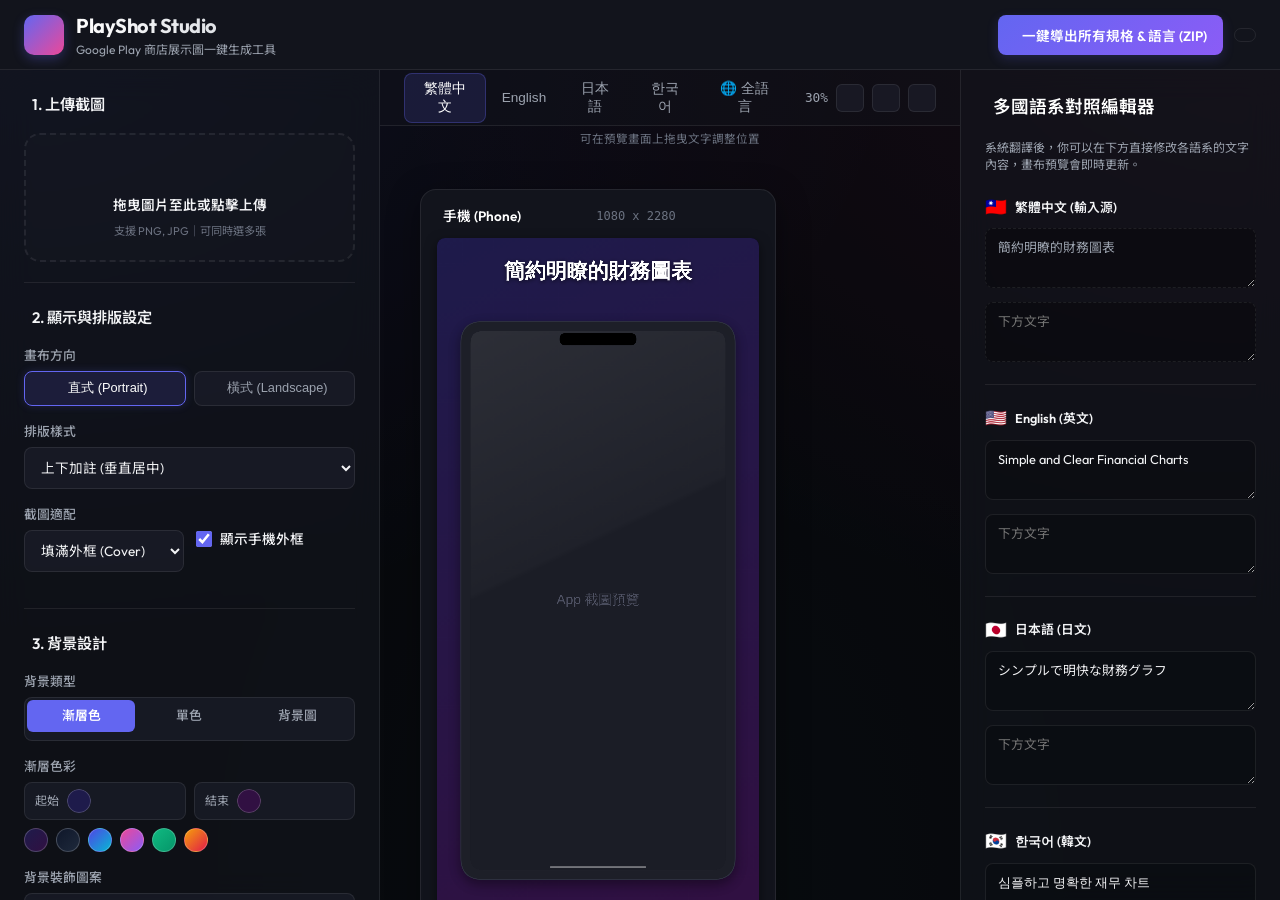
==== index.html @ 4a4a54e2 "feat: 全語言同顯模式 + 背景圖案升級 v1.4 - 新增「🌐 全語言」tab，四語言帶旗幟疊排於單張畫布 - ZIP 匯出新增 ALL/ 資料夾（全語言合圖） - 移除 4 個不明顯背景裝飾（" ====
<!DOCTYPE html>
<html lang="zh-TW">
<head>
  <meta charset="UTF-8">
  <meta name="viewport" content="width=device-width, initial-scale=1.0">
  <title>PlayShot Studio - Google Play 商店展示圖產生器</title>
  <!-- Google Fonts -->
  <link rel="preconnect" href="https://fonts.googleapis.com">
  <link rel="preconnect" href="https://fonts.gstatic.com" crossorigin>
  <link href="https://fonts.googleapis.com/css2?family=Inter:wght@300;400;500;600;700&family=Noto+Sans+JP:wght@300;400;500;700&family=Noto+Sans+KR:wght@300;400;500;700&family=Noto+Sans+TC:wght@300;400;500;700&family=Outfit:wght@300;400;500;600;700&display=swap" rel="stylesheet">
  <!-- Lucide Icons -->
  <script src="https://unpkg.com/lucide@latest"></script>
  <!-- JSZip for batch download -->
  <script src="https://cdnjs.cloudflare.com/ajax/libs/jszip/3.10.1/jszip.min.js"></script>
  <!-- CSS Stylesheet -->
  <link rel="stylesheet" href="styles.css?v=6">
</head>
<body>
  <div class="app-container">
    <!-- Header -->
    <header class="app-header">
      <div class="logo-area">
        <div class="logo-icon"><i data-lucide="smartphone"></i></div>
        <div>
          <h1>PlayShot Studio</h1>
          <p>Google Play 商店展示圖一鍵生成工具</p>
        </div>
      </div>
      <div class="header-actions">
        <button id="btn-export-all" class="btn btn-primary">
          <i data-lucide="download-cloud"></i> 一鍵導出所有規格 & 語言 (ZIP)
        </button>
        <button id="btn-reset" class="btn btn-ghost" title="重設所有設定">
          <i data-lucide="rotate-ccw"></i>
        </button>
      </div>
    </header>

    <div class="main-layout">
      <!-- Left Control Panel -->
      <aside class="control-panel scrollable">
        <section class="section">
          <h2 class="section-title"><i data-lucide="image"></i> 1. 上傳截圖</h2>
          <div class="upload-zone" id="upload-zone">
            <input type="file" id="file-input" accept="image/*" multiple style="display: none;">
            <div class="upload-prompt" id="upload-prompt-empty">
              <i data-lucide="upload-cloud" class="upload-icon"></i>
              <p class="primary-text">拖曳圖片至此或點擊上傳</p>
              <p class="secondary-text">支援 PNG, JPG｜可同時選多張</p>
            </div>
            <div class="upload-prompt upload-prompt-add" id="upload-prompt-add" style="display: none;">
              <i data-lucide="plus-circle" class="upload-icon" style="width: 22px; height: 22px;"></i>
              <p class="secondary-text">拖曳或點擊新增截圖</p>
            </div>
          </div>
          <!-- 截圖縮圖條 -->
          <div class="screenshot-strip" id="screenshot-strip" style="display: none;">
            <div class="strip-header">
              <span id="screenshot-counter" class="strip-counter">1 / 1</span>
              <div class="strip-nav">
                <button id="btn-prev-shot" class="nav-btn" title="上一張"><i data-lucide="chevron-left"></i></button>
                <button id="btn-next-shot" class="nav-btn" title="下一張"><i data-lucide="chevron-right"></i></button>
                <button id="btn-add-shot"  class="nav-btn" title="新增截圖"><i data-lucide="plus"></i></button>
                <button id="btn-remove-shot" class="nav-btn danger" title="移除此截圖"><i data-lucide="trash-2"></i></button>
              </div>
            </div>
            <div class="strip-thumbnails" id="strip-thumbnails"></div>
          </div>
        </section>

        <section class="section">
          <h2 class="section-title"><i data-lucide="settings"></i> 2. 顯示與排版設定</h2>
          
          <div class="control-group">
            <label>畫布方向</label>
            <div class="toggle-buttons">
              <button class="toggle-btn active" data-orientation="portrait">
                <i data-lucide="smartphone"></i> 直式 (Portrait)
              </button>
              <button class="toggle-btn" data-orientation="landscape">
                <i data-lucide="smartphone" style="transform: rotate(90deg);"></i> 橫式 (Landscape)
              </button>
            </div>
          </div>

          <div class="control-group">
            <label>排版樣式</label>
            <select id="select-layout-mode">
              <option value="vertical" selected>上下加註 (垂直居中)</option>
              <option value="left">左側加註 (Mockup 居右)</option>
              <option value="right">右側加註 (Mockup 居左)</option>
            </select>
          </div>

          <div class="control-row">
            <div class="control-group half">
              <label for="select-fit-mode">截圖適配</label>
              <select id="select-fit-mode">
                <option value="contain">完整包含 (Contain)</option>
                <option value="cover" selected>填滿外框 (Cover)</option>
                <option value="stretch">拉伸填滿 (Stretch)</option>
              </select>
            </div>
            <div class="control-group half">
              <label for="toggle-device-frame" class="checkbox-label">
                <input type="checkbox" id="toggle-device-frame" checked>
                顯示手機外框
              </label>
            </div>
          </div>
        </section>

        <section class="section">
          <h2 class="section-title"><i data-lucide="palette"></i> 3. 背景設計</h2>
          <div class="control-group">
            <label>背景類型</label>
            <div class="radio-tabs">
              <label class="radio-tab active">
                <input type="radio" name="bg-type" value="gradient" checked>
                漸層色
              </label>
              <label class="radio-tab">
                <input type="radio" name="bg-type" value="solid">
                單色
              </label>
              <label class="radio-tab">
                <input type="radio" name="bg-type" value="image">
                背景圖
              </label>
            </div>
          </div>

          <!-- Solid Color Controls -->
          <div class="control-group bg-control" id="bg-solid-control" style="display: none;">
            <label for="color-bg">背景顏色</label>
            <div class="color-picker-wrapper">
              <input type="color" id="color-bg" value="#3b82f6">
              <input type="text" id="color-bg-hex" value="#3b82f6" class="hex-input">
            </div>
          </div>

          <!-- Gradient Controls -->
          <div class="control-group bg-control" id="bg-gradient-control">
            <label>漸層色彩</label>
            <div class="color-picker-row">
              <div class="color-picker-wrapper">
                <span>起始</span>
                <input type="color" id="color-grad-start" value="#1e1b4b">
              </div>
              <div class="color-picker-wrapper">
                <span>結束</span>
                <input type="color" id="color-grad-end" value="#311042">
              </div>
            </div>
            <div class="gradient-presets">
              <button class="preset-btn" style="background: linear-gradient(135deg, #1e1b4b, #311042);" data-start="#1e1b4b" data-end="#311042" title="Midnight Velvet"></button>
              <button class="preset-btn" style="background: linear-gradient(135deg, #0f172a, #1e293b);" data-start="#0f172a" data-end="#1e293b" title="Slate Shadow"></button>
              <button class="preset-btn" style="background: linear-gradient(135deg, #4f46e5, #06b6d4);" data-start="#4f46e5" data-end="#06b6d4" title="Ocean Breeze"></button>
              <button class="preset-btn" style="background: linear-gradient(135deg, #ec4899, #8b5cf6);" data-start="#ec4899" data-end="#8b5cf6" title="Sunset Neon"></button>
              <button class="preset-btn" style="background: linear-gradient(135deg, #10b981, #059669);" data-start="#10b981" data-end="#059669" title="Forest Fresh"></button>
              <button class="preset-btn" style="background: linear-gradient(135deg, #f59e0b, #e11d48);" data-start="#f59e0b" data-end="#e11d48" title="Fire Glow"></button>
            </div>
          </div>

          <!-- Background Image Controls -->
          <div class="control-group bg-control" id="bg-image-control" style="display: none;">
            <label>自訂背景圖片</label>
            <div class="upload-zone" id="bg-image-upload-zone" style="min-height: 80px; padding: 12px; border-radius: 8px;">
              <input type="file" id="bg-image-input" accept="image/*" style="display: none;">
              <div class="upload-prompt" id="bg-image-prompt">
                <i data-lucide="image" class="upload-icon" style="width: 24px; height: 24px; margin-bottom: 4px;"></i>
                <p class="primary-text" style="font-size: 0.8rem;">點擊上傳背景圖</p>
              </div>
              <div class="upload-preview" id="bg-image-preview" style="display: none; border-radius: 8px;">
                <img id="bg-image-thumbnail" src="" alt="Bg Thumbnail" style="object-fit: cover; width: 100%; height: 100%;">
                <button class="btn-remove-img" id="btn-remove-bg-image" title="移除背景圖" style="width: 24px; height: 24px; top: 4px; right: 4px;"><i data-lucide="x" style="width: 12px; height: 12px;"></i></button>
              </div>
            </div>
            <!-- 暗色遮罩（改善文字可讀性） -->
            <div class="control-group" style="margin-top: 10px;">
              <label for="range-bg-overlay">暗色遮罩濃度 <span id="bg-overlay-val" style="color: var(--text-primary); font-weight: 600;">0%</span></label>
              <input type="range" id="range-bg-overlay" min="0" max="80" value="0" step="5">
            </div>
          </div>

          <!-- Background Pattern Controls -->
          <div class="control-group" style="margin-top: 12px;">
            <label for="select-bg-pattern">背景裝飾圖案</label>
            <select id="select-bg-pattern">
              <option value="none" selected>無裝飾 (None)</option>
              <option value="mesh">霓虹光暈 (Mesh Blobs)</option>
              <option value="aurora">北極光暈 (Aurora)</option>
              <option value="bokeh">散景光球 (Bokeh)</option>
              <option value="grid">科技網格 (Cyber Grid)</option>
              <option value="diamond">菱形格紋 (Diamond Grid)</option>
              <option value="dots">科技點矩陣 (Dotted Matrix)</option>
              <option value="network">星座幾何網格 (Constellation)</option>
              <option value="glow">霓虹背光源 (Backing Glow)</option>
            </select>
          </div>
        </section>

        <section class="section">
          <h2 class="section-title"><i data-lucide="type"></i> 4. 上方文字設定</h2>
          <div class="control-group">
            <label for="text-caption-top">中文標題 (上方)</label>
            <textarea id="text-caption-top" placeholder="請輸入上方標題，例如：簡約明瞭的財務圖表">簡約明瞭的財務圖表</textarea>
          </div>

          <div class="control-row">
            <div class="control-group half">
              <label for="select-font-top">字型 (上方) <span class="font-note">中日韓自動套用 Noto</span></label>
              <select id="select-font-top">
                <option value="Noto Sans TC">Noto Sans 繁中</option>
                <option value="Inter">Inter (Sans)</option>
                <option value="Outfit" selected>Outfit (Modern)</option>
              </select>
            </div>
            <div class="control-group half">
              <label for="color-text-top">顏色 (上方)</label>
              <input type="color" id="color-text-top" value="#ffffff">
            </div>
          </div>

          <div class="control-row">
            <div class="control-group third">
              <label for="input-font-size-top">字級 (px)</label>
              <input type="number" id="input-font-size-top" value="70" min="20" max="150">
            </div>
            <div class="control-group third">
              <label for="input-line-height-top">行高 (em)</label>
              <input type="number" id="input-line-height-top" value="1.3" step="0.1" min="0.8" max="2.0">
            </div>
            <div class="control-group third">
              <label for="input-margin-top">邊距 (px)</label>
              <input type="number" id="input-margin-top" value="80" min="10" max="250">
            </div>
          </div>

          <div class="control-group">
            <label class="checkbox-label" style="margin-top: 12px;">
              <input type="checkbox" id="toggle-shadow-top" checked>
              開啟上方文字陰影
            </label>
          </div>
        </section>

        <section class="section">
          <h2 class="section-title"><i data-lucide="type"></i> 5. 下方文字設定</h2>
          <div class="control-group">
            <label for="text-caption-bottom">中文標題 (下方)</label>
            <textarea id="text-caption-bottom" placeholder="請輸入下方輔助說明，例如：一秒生成專屬分析報告"></textarea>
          </div>

          <div class="control-row">
            <div class="control-group half">
              <label for="select-font-bottom">字型 (下方) <span class="font-note">中日韓自動套用 Noto</span></label>
              <select id="select-font-bottom">
                <option value="Noto Sans TC">Noto Sans 繁中</option>
                <option value="Inter">Inter (Sans)</option>
                <option value="Outfit" selected>Outfit (Modern)</option>
              </select>
            </div>
            <div class="control-group half">
              <label for="color-text-bottom">顏色 (下方)</label>
              <input type="color" id="color-text-bottom" value="#a5b4fc">
            </div>
          </div>

          <div class="control-row">
            <div class="control-group third">
              <label for="input-font-size-bottom">字級 (px)</label>
              <input type="number" id="input-font-size-bottom" value="45" min="20" max="150">
            </div>
            <div class="control-group third">
              <label for="input-line-height-bottom">行高 (em)</label>
              <input type="number" id="input-line-height-bottom" value="1.3" step="0.1" min="0.8" max="2.0">
            </div>
            <div class="control-group third">
              <label for="input-margin-bottom">邊距 (px)</label>
              <input type="number" id="input-margin-bottom" value="80" min="10" max="250">
            </div>
          </div>

          <div class="control-group">
            <label class="checkbox-label" style="margin-top: 12px;">
              <input type="checkbox" id="toggle-shadow-bottom" checked>
              開啟下方文字陰影
            </label>
          </div>
        </section>

        <section class="section">
          <button id="btn-translate" class="btn btn-secondary btn-full">
            <i data-lucide="languages"></i> 一鍵自動翻譯上下文字
          </button>
        </section>
      </aside>

      <!-- Center Work Area / Preview Grid -->
      <main class="preview-area">
        <!-- Preview Filter Bar -->
        <div class="preview-toolbar">
          <div class="language-selector" id="language-preview-tabs">
            <button class="lang-tab active" data-lang="zh">繁體中文</button>
            <button class="lang-tab" data-lang="en">English</button>
            <button class="lang-tab" data-lang="ja">日本語</button>
            <button class="lang-tab" data-lang="ko">한국어</button>
            <button class="lang-tab" data-lang="all">🌐 全語言</button>
          </div>
          <div class="zoom-controls">
            <span class="zoom-val" id="zoom-value">30%</span>
            <button class="zoom-btn" id="btn-zoom-out" title="縮小"><i data-lucide="minus"></i></button>
            <button class="zoom-btn" id="btn-zoom-in" title="放大"><i data-lucide="plus"></i></button>
            <button class="zoom-btn" id="btn-zoom-reset" title="適配螢幕"><i data-lucide="maximize-2"></i></button>
          </div>
        </div>

        <!-- 拖曳提示 -->
        <p class="drag-hint"><i data-lucide="move-vertical" style="width:12px;height:12px;vertical-align:middle;"></i> 可在預覽畫面上拖曳文字調整位置</p>
        <!-- Rendered Previews Container -->
        <div class="canvas-grid" id="canvas-grid">
          <!-- Phone Card -->
          <div class="preview-card" data-device="phone">
            <div class="card-header">
              <span class="device-name"><i data-lucide="smartphone"></i> 手機 (Phone)</span>
              <span class="device-resolution" id="res-phone">1080 x 2280</span>
              <button class="btn-export-single" data-device="phone" title="下載單張圖片"><i data-lucide="download"></i></button>
            </div>
            <div class="canvas-wrapper">
              <canvas id="canvas-phone"></canvas>
            </div>
          </div>

          <!-- 7-inch Tablet Card -->
          <div class="preview-card" data-device="tablet7">
            <div class="card-header">
              <span class="device-name"><i data-lucide="tablet"></i> 7 吋平板 (7" Tablet)</span>
              <span class="device-resolution" id="res-tablet7">1200 x 1920</span>
              <button class="btn-export-single" data-device="tablet7" title="下載單張圖片"><i data-lucide="download"></i></button>
            </div>
            <div class="canvas-wrapper">
              <canvas id="canvas-tablet7"></canvas>
            </div>
          </div>

          <!-- 10-inch Tablet Card -->
          <div class="preview-card" data-device="tablet10">
            <div class="card-header">
              <span class="device-name"><i data-lucide="monitor"></i> 10 吋平板 (10" Tablet)</span>
              <span class="device-resolution" id="res-tablet10">1600 x 2560</span>
              <button class="btn-export-single" data-device="tablet10" title="下載單張圖片"><i data-lucide="download"></i></button>
            </div>
            <div class="canvas-wrapper">
              <canvas id="canvas-tablet10"></canvas>
            </div>
          </div>
        </div>
      </main>

      <!-- Right Translation Panel -->
      <aside class="translation-panel scrollable">
        <h2 class="panel-title"><i data-lucide="languages"></i> 多國語系對照編輯器</h2>
        <p class="panel-subtitle">系統翻譯後，你可以在下方直接修改各語系的文字內容，畫布預覽會即時更新。</p>

        <div class="trans-group" data-lang="zh">
          <div class="trans-lang-label">
            <span class="flag">🇹🇼</span> 繁體中文 (輸入源)
          </div>
          <textarea id="trans-zh-top" class="trans-input" readonly placeholder="上方文字">簡約明瞭的財務圖表</textarea>
          <textarea id="trans-zh-bottom" class="trans-input mt-2" readonly placeholder="下方文字"></textarea>
        </div>

        <div class="trans-group" data-lang="en">
          <div class="trans-lang-label">
            <span class="flag">🇺🇸</span> English (英文)
            <span class="loader" id="loader-en" style="display:none;"><i class="spinner"></i> 翻譯中...</span>
          </div>
          <textarea id="trans-en-top" class="trans-input" placeholder="上方文字">Simple and Clear Financial Charts</textarea>
          <textarea id="trans-en-bottom" class="trans-input mt-2" placeholder="下方文字"></textarea>
        </div>

        <div class="trans-group" data-lang="ja">
          <div class="trans-lang-label">
            <span class="flag">🇯🇵</span> 日本語 (日文)
            <span class="loader" id="loader-ja" style="display:none;"><i class="spinner"></i> 翻譯中...</span>
          </div>
          <textarea id="trans-ja-top" class="trans-input" placeholder="上方文字">シンプルで明快な財務グラフ</textarea>
          <textarea id="trans-ja-bottom" class="trans-input mt-2" placeholder="下方文字"></textarea>
        </div>

        <div class="trans-group" data-lang="ko">
          <div class="trans-lang-label">
            <span class="flag">🇰🇷</span> 한국어 (韓文)
            <span class="loader" id="loader-ko" style="display:none;"><i class="spinner"></i> 翻譯中...</span>
          </div>
          <textarea id="trans-ko-top" class="trans-input" placeholder="上方文字">심플하고 명확한 재무 차트</textarea>
          <textarea id="trans-ko-bottom" class="trans-input mt-2" placeholder="下方文字"></textarea>
        </div>
      </aside>
    </div>
  </div>

  <!-- Notification Toast -->
  <div class="toast" id="toast">
    <i data-lucide="info" id="toast-icon"></i>
    <span id="toast-message">提示訊息</span>
  </div>

  <script src="app.js?v=6"></script>
</body>
</html>
---- styles.css ----
/* PlayShot Studio Stylesheet */

:root {
  /* Colors */
  --bg-app: #08090d;
  --bg-panel: rgba(18, 20, 28, 0.7);
  --bg-panel-solid: #12141c;
  --bg-control: rgba(30, 32, 45, 0.6);
  --border-color: rgba(255, 255, 255, 0.08);
  --border-color-active: rgba(99, 102, 241, 0.4);
  
  --primary: #6366f1;
  --primary-hover: #4f46e5;
  --primary-light: rgba(99, 102, 241, 0.15);
  
  --secondary: #10b981;
  --secondary-hover: #059669;
  
  --danger: #ef4444;
  --danger-hover: #dc2626;
  
  --text-primary: #f3f4f6;
  --text-secondary: #9ca3af;
  --text-muted: #6b7280;
  
  --glass-shadow: 0 8px 32px 0 rgba(0, 0, 0, 0.37);
  --panel-radius: 16px;
  --control-radius: 8px;
  
  --font-sans: 'Outfit', 'Inter', 'Noto Sans TC', sans-serif;
  
  /* Preview scale factor */
  --zoom-factor: 0.3;
}

* {
  box-sizing: border-box;
  margin: 0;
  padding: 0;
}

body {
  font-family: var(--font-sans);
  background-color: var(--bg-app);
  color: var(--text-primary);
  height: 100vh;
  overflow: hidden;
  line-height: 1.5;
  background-image: 
    radial-gradient(at 0% 0%, rgba(99, 102, 241, 0.15) 0px, transparent 50%),
    radial-gradient(at 100% 0%, rgba(236, 72, 153, 0.1) 0px, transparent 50%),
    radial-gradient(at 50% 100%, rgba(16, 185, 129, 0.05) 0px, transparent 50%);
}

/* App Container */
.app-container {
  display: flex;
  flex-direction: column;
  height: 100vh;
}

/* Header */
.app-header {
  height: 70px;
  background-color: var(--bg-panel-solid);
  border-bottom: 1px solid var(--border-color);
  display: flex;
  justify-content: space-between;
  align-items: center;
  padding: 0 24px;
  z-index: 100;
}

.logo-area {
  display: flex;
  align-items: center;
  gap: 12px;
}

.logo-icon {
  background: linear-gradient(135deg, var(--primary), #ec4899);
  color: #fff;
  width: 40px;
  height: 40px;
  border-radius: 10px;
  display: flex;
  align-items: center;
  justify-content: center;
  box-shadow: 0 4px 12px rgba(99, 102, 241, 0.3);
}

.logo-area h1 {
  font-size: 1.25rem;
  font-weight: 700;
  letter-spacing: -0.025em;
  background: linear-gradient(to right, #ffffff, #d1d5db);
  -webkit-background-clip: text;
  -webkit-text-fill-color: transparent;
}

.logo-area p {
  font-size: 0.75rem;
  color: var(--text-secondary);
}

/* Layout */
.main-layout {
  display: flex;
  flex: 1;
  overflow: hidden;
  height: calc(100vh - 70px);
}

/* Sidebar General */
.scrollable {
  overflow-y: auto;
  scrollbar-width: thin;
  scrollbar-color: rgba(255, 255, 255, 0.1) transparent;
}

.scrollable::-webkit-scrollbar {
  width: 6px;
}

.scrollable::-webkit-scrollbar-thumb {
  background-color: rgba(255, 255, 255, 0.1);
  border-radius: 3px;
}

/* Control Panel (Left Sidebar) */
.control-panel {
  width: 380px;
  background-color: var(--bg-panel);
  backdrop-filter: blur(16px);
  border-right: 1px solid var(--border-color);
  padding: 24px;
  display: flex;
  flex-direction: column;
  gap: 24px;
}

/* Translation Panel (Right Sidebar) */
.translation-panel {
  width: 320px;
  background-color: var(--bg-panel);
  backdrop-filter: blur(16px);
  border-left: 1px solid var(--border-color);
  padding: 24px;
  display: flex;
  flex-direction: column;
  gap: 20px;
}

.panel-title {
  font-size: 1.1rem;
  font-weight: 600;
  display: flex;
  align-items: center;
  gap: 8px;
  color: #fff;
}

.panel-subtitle {
  font-size: 0.75rem;
  color: var(--text-secondary);
  line-height: 1.4;
}

/* Central Preview Area */
.preview-area {
  flex: 1;
  display: flex;
  flex-direction: column;
  background-color: rgba(5, 6, 10, 0.4);
  overflow: hidden;
}

.preview-toolbar {
  height: 56px;
  background-color: rgba(18, 20, 28, 0.4);
  border-bottom: 1px solid var(--border-color);
  display: flex;
  justify-content: space-between;
  align-items: center;
  padding: 0 24px;
}

/* Sections in Controls */
.section {
  border-bottom: 1px solid var(--border-color);
  padding-bottom: 20px;
}

.section:last-child {
  border-bottom: none;
  padding-bottom: 0;
}

.section-title {
  font-size: 0.95rem;
  font-weight: 600;
  margin-bottom: 16px;
  display: flex;
  align-items: center;
  gap: 8px;
  color: var(--text-primary);
}

.section-title svg {
  width: 16px;
  height: 16px;
  color: var(--primary);
}

/* Controls UI Components */
.control-group {
  margin-bottom: 16px;
}

.control-group:last-child {
  margin-bottom: 0;
}

.control-group label {
  display: block;
  font-size: 0.8rem;
  color: var(--text-secondary);
  margin-bottom: 6px;
  font-weight: 500;
}

.control-row {
  display: flex;
  gap: 12px;
  margin-bottom: 16px;
}

.control-group.half {
  flex: 1;
  margin-bottom: 0;
}

.control-group.third {
  width: calc(33.33% - 8px);
  margin-bottom: 0;
}

/* Inputs */
input[type="text"],
input[type="number"],
select,
textarea {
  width: 100%;
  background-color: var(--bg-control);
  border: 1px solid var(--border-color);
  border-radius: var(--control-radius);
  color: var(--text-primary);
  padding: 10px 12px;
  font-family: inherit;
  font-size: 0.85rem;
  transition: all 0.2s ease;
}

input[type="text"]:focus,
input[type="number"]:focus,
select:focus,
textarea:focus {
  outline: none;
  border-color: var(--primary);
  box-shadow: 0 0 0 3px rgba(99, 102, 241, 0.2);
}

textarea {
  resize: vertical;
  min-height: 70px;
  line-height: 1.4;
}

/* Checkbox */
.checkbox-label {
  display: flex !important;
  align-items: center;
  gap: 8px;
  cursor: pointer;
  user-select: none;
  font-size: 0.85rem !important;
  color: var(--text-primary) !important;
  margin-top: 24px;
}

.checkbox-label input[type="checkbox"] {
  width: 16px;
  height: 16px;
  accent-color: var(--primary);
  cursor: pointer;
}

/* Buttons */
.btn {
  display: inline-flex;
  align-items: center;
  justify-content: center;
  gap: 8px;
  padding: 10px 16px;
  font-size: 0.85rem;
  font-weight: 600;
  border-radius: var(--control-radius);
  border: none;
  cursor: pointer;
  transition: all 0.2s ease;
  font-family: inherit;
}

.btn-primary {
  background: linear-gradient(135deg, var(--primary), #8b5cf6);
  color: #fff;
  box-shadow: 0 4px 12px rgba(99, 102, 241, 0.2);
}

.btn-primary:hover {
  background: linear-gradient(135deg, var(--primary-hover), #7c3aed);
  box-shadow: 0 4px 16px rgba(99, 102, 241, 0.35);
  transform: translateY(-1px);
}

.btn-secondary {
  background-color: var(--bg-control);
  color: var(--text-primary);
  border: 1px solid var(--border-color);
}

.btn-secondary:hover {
  background-color: rgba(255, 255, 255, 0.1);
  border-color: rgba(255, 255, 255, 0.2);
}

.btn-full {
  width: 100%;
}

.mt-2 {
  margin-top: 8px;
}

/* Upload Zone */
.upload-zone {
  border: 2px dashed var(--border-color);
  border-radius: var(--panel-radius);
  padding: 20px;
  text-align: center;
  cursor: pointer;
  transition: all 0.2s ease;
  background-color: rgba(255, 255, 255, 0.01);
  position: relative;
  min-height: 120px;
  display: flex;
  align-items: center;
  justify-content: center;
}

.upload-zone:hover {
  border-color: var(--primary);
  background-color: var(--primary-light);
}

.upload-prompt {
  display: flex;
  flex-direction: column;
  align-items: center;
  gap: 8px;
}

.upload-icon {
  width: 32px;
  height: 32px;
  color: var(--text-muted);
}

.upload-zone:hover .upload-icon {
  color: var(--primary);
  transform: translateY(-2px);
  transition: transform 0.2s ease;
}

.upload-prompt .primary-text {
  font-size: 0.85rem;
  font-weight: 600;
  color: var(--text-primary);
}

.upload-prompt .secondary-text {
  font-size: 0.7rem;
  color: var(--text-muted);
}

/* Upload Preview */
.upload-preview {
  position: absolute;
  top: 0;
  left: 0;
  width: 100%;
  height: 100%;
  border-radius: var(--panel-radius);
  overflow: hidden;
  background-color: #000;
}

.upload-preview img {
  width: 100%;
  height: 100%;
  object-fit: contain;
}

.btn-remove-img {
  position: absolute;
  top: 8px;
  right: 8px;
  background-color: rgba(239, 68, 68, 0.85);
  color: #fff;
  border: none;
  border-radius: 50%;
  width: 28px;
  height: 28px;
  display: flex;
  align-items: center;
  justify-content: center;
  cursor: pointer;
  transition: all 0.2s ease;
}

.btn-remove-img:hover {
  background-color: var(--danger);
  transform: scale(1.1);
}

.btn-remove-img svg {
  width: 14px;
  height: 14px;
}

/* Toggle Buttons */
.toggle-buttons {
  display: flex;
  gap: 8px;
}

.toggle-btn {
  flex: 1;
  background-color: var(--bg-control);
  border: 1px solid var(--border-color);
  color: var(--text-secondary);
  padding: 8px 12px;
  border-radius: var(--control-radius);
  font-size: 0.8rem;
  font-weight: 500;
  cursor: pointer;
  display: flex;
  align-items: center;
  justify-content: center;
  gap: 6px;
  transition: all 0.2s;
}

.toggle-btn svg {
  width: 14px;
  height: 14px;
}

.toggle-btn:hover {
  color: var(--text-primary);
  background-color: rgba(255, 255, 255, 0.05);
}

.toggle-btn.active {
  background-color: var(--primary-light);
  border-color: var(--primary);
  color: #fff;
  box-shadow: 0 0 8px rgba(99, 102, 241, 0.2);
}

/* Radio Tabs */
.radio-tabs {
  display: flex;
  background-color: var(--bg-control);
  border: 1px solid var(--border-color);
  padding: 2px;
  border-radius: var(--control-radius);
}

.radio-tab {
  flex: 1;
  text-align: center;
  padding: 6px 12px;
  font-size: 0.8rem;
  cursor: pointer;
  border-radius: calc(var(--control-radius) - 2px);
  color: var(--text-secondary);
  transition: all 0.2s ease;
  user-select: none;
  font-weight: 500;
}

.radio-tab input[type="radio"] {
  display: none;
}

.radio-tab:hover {
  color: var(--text-primary);
}

.radio-tab.active {
  background-color: var(--primary);
  color: #fff;
  font-weight: 600;
}

/* Color Picker Wrapper */
.color-picker-wrapper {
  display: flex;
  align-items: center;
  background-color: var(--bg-control);
  border: 1px solid var(--border-color);
  border-radius: var(--control-radius);
  padding: 6px 10px;
  gap: 8px;
}

.color-picker-wrapper span {
  font-size: 0.75rem;
  color: var(--text-secondary);
}

input[type="color"] {
  -webkit-appearance: none;
  border: none;
  width: 24px;
  height: 24px;
  border-radius: 50%;
  cursor: pointer;
  background: none;
}

input[type="color"]::-webkit-color-swatch-wrapper {
  padding: 0;
}

input[type="color"]::-webkit-color-swatch {
  border: 1px solid rgba(255,255,255,0.2);
  border-radius: 50%;
}

.hex-input {
  border: none !important;
  background: none !important;
  padding: 0 !important;
  width: 65px;
  font-family: monospace;
  font-size: 0.8rem;
}

.hex-input:focus {
  box-shadow: none !important;
}

.color-picker-row {
  display: flex;
  gap: 8px;
  margin-bottom: 8px;
}

.color-picker-row .color-picker-wrapper {
  flex: 1;
}

.gradient-presets {
  display: flex;
  gap: 8px;
  flex-wrap: wrap;
  margin-top: 8px;
}

.preset-btn {
  width: 24px;
  height: 24px;
  border-radius: 50%;
  border: 1px solid rgba(255, 255, 255, 0.2);
  cursor: pointer;
  transition: transform 0.2s;
}

.preset-btn:hover {
  transform: scale(1.2);
}

/* Range input style */
input[type="range"] {
  -webkit-appearance: none;
  width: 100%;
  height: 6px;
  background: var(--bg-control);
  border-radius: 3px;
  outline: none;
}

input[type="range"]::-webkit-slider-thumb {
  -webkit-appearance: none;
  appearance: none;
  width: 16px;
  height: 16px;
  border-radius: 50%;
  background: var(--primary);
  cursor: pointer;
  box-shadow: 0 0 4px rgba(0, 0, 0, 0.5);
  transition: background 0.15s;
}

input[type="range"]::-webkit-slider-thumb:hover {
  background: #8b5cf6;
}

/* Preview Toolbar components */
.language-selector {
  display: flex;
  gap: 4px;
}

.lang-tab {
  background: none;
  border: none;
  color: var(--text-secondary);
  padding: 6px 12px;
  font-size: 0.85rem;
  font-weight: 500;
  border-radius: var(--control-radius);
  cursor: pointer;
  transition: all 0.2s;
}

.lang-tab:hover {
  color: var(--text-primary);
  background-color: rgba(255, 255, 255, 0.04);
}

.lang-tab.active {
  color: #fff;
  background-color: var(--primary-light);
  border: 1px solid rgba(99, 102, 241, 0.3);
}

.zoom-controls {
  display: flex;
  align-items: center;
  gap: 8px;
}

.zoom-val {
  font-size: 0.8rem;
  color: var(--text-secondary);
  font-family: monospace;
  width: 40px;
  text-align: right;
}

.zoom-btn {
  background-color: var(--bg-control);
  border: 1px solid var(--border-color);
  color: var(--text-primary);
  width: 28px;
  height: 28px;
  border-radius: 6px;
  display: flex;
  align-items: center;
  justify-content: center;
  cursor: pointer;
  transition: all 0.2s;
}

.zoom-btn:hover {
  background-color: rgba(255, 255, 255, 0.1);
  border-color: rgba(255, 255, 255, 0.2);
}

.zoom-btn svg {
  width: 14px;
  height: 14px;
}

/* Canvas Grid Area */
.canvas-grid {
  flex: 1;
  overflow: auto;
  padding: 40px;
  display: flex;
  flex-direction: column;
  align-items: flex-start;
  justify-content: flex-start;
  gap: 48px;
}

.preview-card {
  background-color: var(--bg-panel-solid);
  border: 1px solid var(--border-color);
  border-radius: var(--panel-radius);
  padding: 16px;
  box-shadow: var(--glass-shadow);
  display: flex;
  flex-direction: column;
  gap: 12px;
  transition: width 0.1s ease-out;
}

/* Portrait (Default Widths) */
.preview-card[data-device="phone"] {
  width: calc(1080px * var(--zoom-factor) + 32px);
}
.preview-card[data-device="tablet7"] {
  width: calc(1200px * var(--zoom-factor) + 32px);
}
.preview-card[data-device="tablet10"] {
  width: calc(1600px * var(--zoom-factor) + 32px);
}

/* Landscape Widths */
.canvas-grid.landscape .preview-card[data-device="phone"] {
  width: calc(2280px * var(--zoom-factor) + 32px);
}
.canvas-grid.landscape .preview-card[data-device="tablet7"] {
  width: calc(1920px * var(--zoom-factor) + 32px);
}
.canvas-grid.landscape .preview-card[data-device="tablet10"] {
  width: calc(2560px * var(--zoom-factor) + 32px);
}

.card-header {
  display: flex;
  justify-content: space-between;
  align-items: center;
}

.device-name {
  font-size: 0.85rem;
  font-weight: 600;
  color: #fff;
  display: flex;
  align-items: center;
  gap: 6px;
}

.device-name svg {
  width: 14px;
  height: 14px;
  color: var(--primary);
}

.device-resolution {
  font-size: 0.75rem;
  color: var(--text-muted);
  font-family: monospace;
}

.btn-export-single {
  background: none;
  border: none;
  color: var(--text-secondary);
  cursor: pointer;
  padding: 4px;
  border-radius: 4px;
  display: flex;
  align-items: center;
  justify-content: center;
  transition: all 0.2s;
}

.btn-export-single:hover {
  color: var(--primary);
  background-color: rgba(255, 255, 255, 0.05);
}

.btn-export-single svg {
  width: 16px;
  height: 16px;
}

.canvas-wrapper {
  overflow: hidden;
  border-radius: 8px;
  background-color: #000;
  box-shadow: 0 4px 12px rgba(0,0,0,0.5);
  width: 100%;
}

canvas {
  display: block;
  width: 100%;
  height: auto;
}

/* Right Translation Panel components */
.trans-group {
  border-bottom: 1px solid var(--border-color);
  padding-bottom: 16px;
}

.trans-group:last-child {
  border-bottom: none;
  padding-bottom: 0;
}

.trans-lang-label {
  display: flex;
  align-items: center;
  gap: 8px;
  font-size: 0.8rem;
  font-weight: 600;
  color: var(--text-primary);
  margin-bottom: 8px;
}

.trans-lang-label .flag {
  font-size: 1.1rem;
}

.trans-input {
  background-color: rgba(0, 0, 0, 0.2);
  min-height: 60px;
  font-size: 0.8rem;
}

.trans-input[readonly] {
  color: var(--text-secondary);
  background-color: rgba(0, 0, 0, 0.3);
  border-style: dashed;
}

/* Loader */
.loader {
  display: inline-flex;
  align-items: center;
  gap: 4px;
  font-size: 0.7rem;
  color: var(--secondary);
  font-weight: normal;
  margin-left: auto;
}

.spinner {
  width: 10px;
  height: 10px;
  border: 2px solid rgba(16, 185, 129, 0.2);
  border-top-color: var(--secondary);
  border-radius: 50%;
  animation: spin 0.8s linear infinite;
}

@keyframes spin {
  to { transform: rotate(360deg); }
}

/* Toast Notification */
.toast {
  position: fixed;
  bottom: 24px;
  right: 24px;
  background-color: var(--bg-panel-solid);
  border: 1px solid var(--border-color-active);
  border-radius: 10px;
  padding: 12px 20px;
  display: flex;
  align-items: center;
  gap: 10px;
  box-shadow: 0 10px 25px rgba(0, 0, 0, 0.5);
  transform: translateY(100px);
  opacity: 0;
  transition: all 0.3s cubic-bezier(0.16, 1, 0.3, 1);
  z-index: 1000;
}

.toast.show {
  transform: translateY(0);
  opacity: 1;
}

.toast svg {
  width: 18px;
  height: 18px;
  color: var(--primary);
}

.toast.success svg {
  color: var(--secondary);
}

.toast.error svg {
  color: var(--danger);
}

.toast span {
  font-size: 0.85rem;
  color: var(--text-primary);
  font-weight: 500;
}

/* ── Screenshot Strip ── */
.screenshot-strip {
  margin-top: 12px;
}
.strip-header {
  display: flex;
  align-items: center;
  justify-content: space-between;
  margin-bottom: 10px;
}
.strip-counter {
  font-size: 0.78rem;
  color: var(--text-secondary);
  font-family: monospace;
}
.strip-nav {
  display: flex;
  gap: 4px;
}
.nav-btn {
  background: var(--bg-control);
  border: 1px solid var(--border-color);
  color: var(--text-secondary);
  width: 28px;
  height: 28px;
  border-radius: 6px;
  display: flex;
  align-items: center;
  justify-content: center;
  cursor: pointer;
  transition: all 0.2s;
}
.nav-btn svg { width: 14px; height: 14px; }
.nav-btn:hover:not(:disabled) {
  color: var(--text-primary);
  background: rgba(255,255,255,0.1);
  border-color: rgba(255,255,255,0.2);
}
.nav-btn:disabled { opacity: 0.3; cursor: not-allowed; }
.nav-btn.danger:hover:not(:disabled) {
  color: #fff;
  background: var(--danger);
  border-color: var(--danger);
}
.strip-thumbnails {
  display: flex;
  gap: 8px;
  flex-wrap: wrap;
}
.strip-thumb {
  position: relative;
  width: 54px;
  height: 54px;
  border-radius: 8px;
  overflow: hidden;
  border: 2px solid var(--border-color);
  cursor: pointer;
  transition: all 0.2s;
  background: #000;
  flex-shrink: 0;
}
.strip-thumb:hover { border-color: rgba(99,102,241,0.5); }
.strip-thumb.active {
  border-color: var(--primary);
  box-shadow: 0 0 0 2px rgba(99,102,241,0.3);
}
.strip-thumb img { width: 100%; height: 100%; object-fit: cover; }
.thumb-num {
  position: absolute;
  bottom: 2px;
  right: 4px;
  font-size: 0.65rem;
  color: #fff;
  text-shadow: 0 1px 3px rgba(0,0,0,0.9);
  font-weight: 700;
}
.upload-prompt-add {
  min-height: 56px !important;
}

/* ── Drag hint ── */
.drag-hint {
  font-size: 0.72rem;
  color: var(--text-muted);
  text-align: center;
  padding: 4px 0 0;
  margin: 0;
  display: block;
}
.drag-hint svg { color: var(--text-muted); }

/* ── Font note ── */
.font-note {
  font-size: 0.68rem;
  color: var(--text-muted);
  font-weight: normal;
}

/* ── Reset button ── */
.btn-ghost {
  background: none;
  border: 1px solid var(--border-color);
  color: var(--text-secondary);
  padding: 6px 10px;
  font-size: 0.8rem;
  margin-left: 8px;
}
.btn-ghost:hover {
  color: var(--text-primary);
  border-color: rgba(255,255,255,0.2);
  background: rgba(255,255,255,0.05);
}
.btn-ghost svg { width: 14px; height: 14px; }
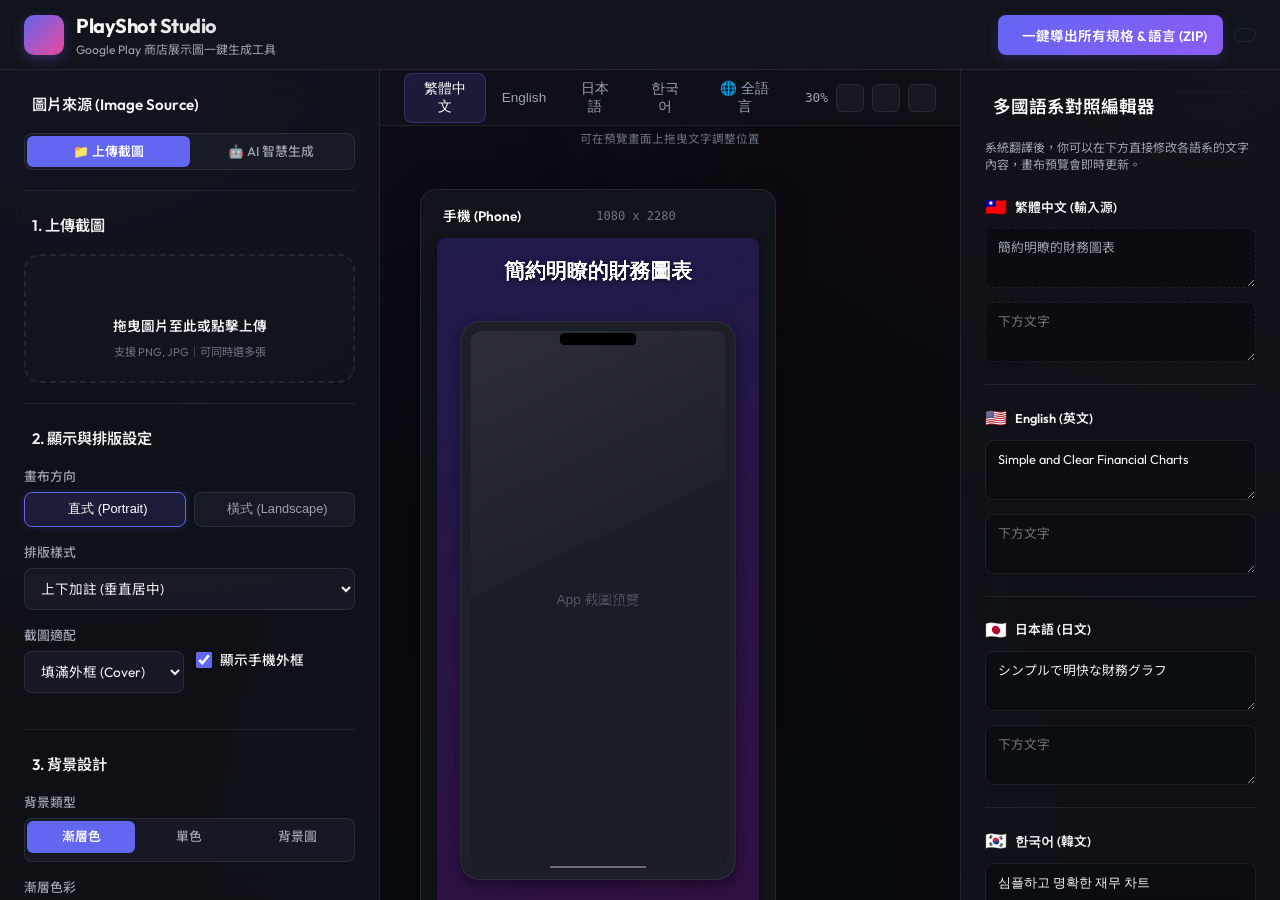
==== commit 30a6eeb4: "feat: 新增 Feature Graphic 畫布 + AI 圖片生成功能 v1.5 - 新增橫幅主視覺畫布（Feature Graphic 1024x500） - 新增 AI 圖片生成功能（Pr" ====
--- a/index.html
+++ b/index.html
@@ -40,6 +40,20 @@
       <!-- Left Control Panel -->
       <aside class="control-panel scrollable">
         <section class="section">
+          <h2 class="section-title"><i data-lucide="layers"></i> 圖片來源 (Image Source)</h2>
+          <div class="radio-tabs">
+            <label class="radio-tab active" id="tab-src-upload">
+              <input type="radio" name="image-source" value="upload" checked>
+              📁 上傳截圖
+            </label>
+            <label class="radio-tab" id="tab-src-ai">
+              <input type="radio" name="image-source" value="ai">
+              🤖 AI 智慧生成
+            </label>
+          </div>
+        </section>
+
+        <section class="section" id="sec-upload-screenshots">
           <h2 class="section-title"><i data-lucide="image"></i> 1. 上傳截圖</h2>
           <div class="upload-zone" id="upload-zone">
             <input type="file" id="file-input" accept="image/*" multiple style="display: none;">
@@ -66,6 +80,48 @@
             </div>
             <div class="strip-thumbnails" id="strip-thumbnails"></div>
           </div>
+        </section>
+
+        <section class="section" id="sec-ai-generator" style="display: none;">
+          <h2 class="section-title"><i data-lucide="sparkles"></i> 1. AI 智慧生成設定</h2>
+          
+          <div class="control-group">
+            <label for="ai-prompt">AI 圖片 Prompt 描述 (支援中文)</label>
+            <textarea id="ai-prompt" placeholder="例如：繽紛的個人記帳 App，現代簡約風格的儀表板與圓餅圖插畫..."></textarea>
+          </div>
+
+          <div class="control-row">
+            <div class="control-group half">
+              <label for="select-ai-style">藝術風格</label>
+              <select id="select-ai-style">
+                <option value="app mockup, modern UI, clean design, 3d render" selected>現代應用 (UI 3D)</option>
+                <option value="minimalist flat vector illustration, app interface mockup">極簡扁平插畫</option>
+                <option value="game art, digital illustration, vibrant colorful">遊戲美術插畫</option>
+                <option value="cyberpunk neon, glowing tech interface, 3d design">科幻霓虹</option>
+                <option value="retro pixel art style, game screenshot">復古像素</option>
+                <option value="photorealistic realistic high quality professional camera shot">寫實攝影</option>
+                <option value="none">無風格預設 (自由發揮)</option>
+              </select>
+            </div>
+            <div class="control-group half">
+              <label for="ai-seed">Seed 數值</label>
+              <div class="control-row" style="margin-bottom: 0; gap: 8px; align-items: center;">
+                <input type="number" id="ai-seed" value="42" style="padding: 8px; text-align: center;">
+                <button id="btn-rand-seed" class="btn btn-secondary" type="button" style="padding: 8px; width: 36px; height: 36px; flex-shrink: 0;" title="隨機產生 Seed"><i data-lucide="refresh-cw" style="width: 14px; height: 14px;"></i></button>
+              </div>
+            </div>
+          </div>
+
+          <div class="control-group">
+            <label class="checkbox-label" style="margin-top: 4px;">
+              <input type="checkbox" id="toggle-cohesive-seed" checked>
+              使用相同 Seed 保持所有尺寸風格一致
+            </label>
+          </div>
+
+          <button id="btn-generate-ai" class="btn btn-primary btn-full" style="margin-top: 12px;" type="button">
+            <i data-lucide="sparkles"></i> 一鍵生成所有規格圖片
+          </button>
         </section>
 
         <section class="section">
@@ -355,6 +411,18 @@
               <canvas id="canvas-tablet10"></canvas>
             </div>
           </div>
+
+          <!-- Feature Graphic Card -->
+          <div class="preview-card" data-device="feature">
+            <div class="card-header">
+              <span class="device-name"><i data-lucide="image"></i> 主視覺橫幅 (Feature Graphic)</span>
+              <span class="device-resolution" id="res-feature">1024 x 500</span>
+              <button class="btn-export-single" data-device="feature" title="下載單張圖片"><i data-lucide="download"></i></button>
+            </div>
+            <div class="canvas-wrapper">
+              <canvas id="canvas-feature"></canvas>
+            </div>
+          </div>
         </div>
       </main>
 
--- a/styles.css
+++ b/styles.css
@@ -719,6 +719,9 @@
 .preview-card[data-device="tablet10"] {
   width: calc(1600px * var(--zoom-factor) + 32px);
 }
+.preview-card[data-device="feature"] {
+  width: calc(1024px * var(--zoom-factor) + 32px);
+}
 
 /* Landscape Widths */
 .canvas-grid.landscape .preview-card[data-device="phone"] {
@@ -729,6 +732,9 @@
 }
 .canvas-grid.landscape .preview-card[data-device="tablet10"] {
   width: calc(2560px * var(--zoom-factor) + 32px);
+}
+.canvas-grid.landscape .preview-card[data-device="feature"] {
+  width: calc(1024px * var(--zoom-factor) + 32px);
 }
 
 .card-header {
@@ -1013,3 +1019,39 @@
   background: rgba(255,255,255,0.05);
 }
 .btn-ghost svg { width: 14px; height: 14px; }
+
+/* ── AI Loading Overlay ── */
+.canvas-loading-overlay {
+  position: absolute;
+  top: 0;
+  left: 0;
+  width: 100%;
+  height: 100%;
+  background: rgba(15, 17, 26, 0.85);
+  display: flex;
+  flex-direction: column;
+  align-items: center;
+  justify-content: center;
+  gap: 12px;
+  z-index: 10;
+  opacity: 0;
+  pointer-events: none;
+  transition: opacity 0.3s ease;
+}
+.canvas-loading-overlay.active {
+  opacity: 1;
+  pointer-events: auto;
+}
+.canvas-loading-spinner {
+  width: 36px;
+  height: 36px;
+  border: 4px solid rgba(99, 102, 241, 0.2);
+  border-top-color: var(--primary);
+  border-radius: 50%;
+  animation: spin 1s linear infinite;
+}
+.canvas-loading-text {
+  font-size: 0.8rem;
+  color: var(--text-secondary);
+  font-weight: 500;
+}
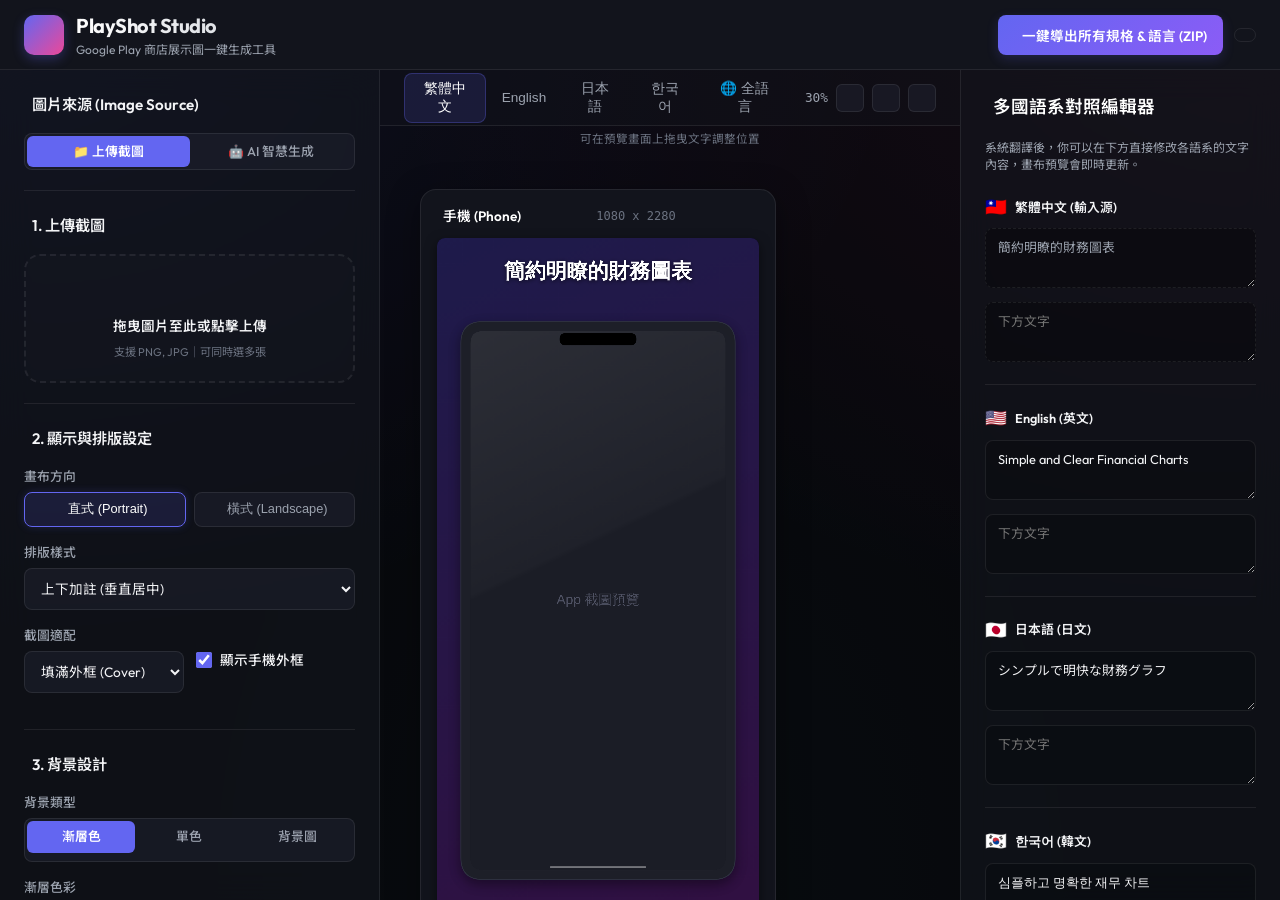
==== commit 73db98a3: "feat: 新增 README.md 分析自動生成 Prompt 功能 v1.6 - 上傳 .md / .txt 檔案，AI 自動分析 App 內容 - 呼叫 Pollinations text AP" ====
--- a/index.html
+++ b/index.html
@@ -86,6 +86,20 @@
           <h2 class="section-title"><i data-lucide="sparkles"></i> 1. AI 智慧生成設定</h2>
           
           <div class="control-group">
+            <label>從 README.md 自動分析（選用）</label>
+            <div class="md-upload-row">
+              <input type="file" id="md-file-input" accept=".md,.txt" style="display:none;">
+              <button id="btn-pick-md" class="btn btn-secondary btn-sm" type="button">
+                <i data-lucide="file-text"></i> 選取 .md 檔案
+              </button>
+              <span id="md-file-name" class="md-file-name">尚未選取</span>
+            </div>
+            <button id="btn-analyze-md" class="btn btn-accent btn-full" type="button" style="display:none; margin-top:8px;">
+              <i data-lucide="wand-2"></i> 分析 README，自動生成 Prompt
+            </button>
+          </div>
+
+          <div class="control-group">
             <label for="ai-prompt">AI 圖片 Prompt 描述 (支援中文)</label>
             <textarea id="ai-prompt" placeholder="例如：繽紛的個人記帳 App，現代簡約風格的儀表板與圓餅圖插畫..."></textarea>
           </div>
--- a/styles.css
+++ b/styles.css
@@ -1,4 +1,41 @@
 /* PlayShot Studio Stylesheet */
+
+/* ── README 分析區 ─────────────────────────────────────────────── */
+.md-upload-row {
+  display: flex;
+  align-items: center;
+  gap: 10px;
+  flex-wrap: wrap;
+}
+
+.md-file-name {
+  font-size: 0.8rem;
+  color: var(--text-secondary);
+  max-width: 180px;
+  overflow: hidden;
+  text-overflow: ellipsis;
+  white-space: nowrap;
+}
+
+.btn-sm {
+  padding: 6px 12px;
+  font-size: 0.8rem;
+}
+
+.btn-accent {
+  background: linear-gradient(135deg, #8b5cf6, #6366f1);
+  color: #fff;
+  border: none;
+}
+
+.btn-accent:hover:not(:disabled) {
+  background: linear-gradient(135deg, #7c3aed, #4f46e5);
+}
+
+.btn-accent:disabled {
+  opacity: 0.5;
+  cursor: not-allowed;
+}
 
 :root {
   /* Colors */
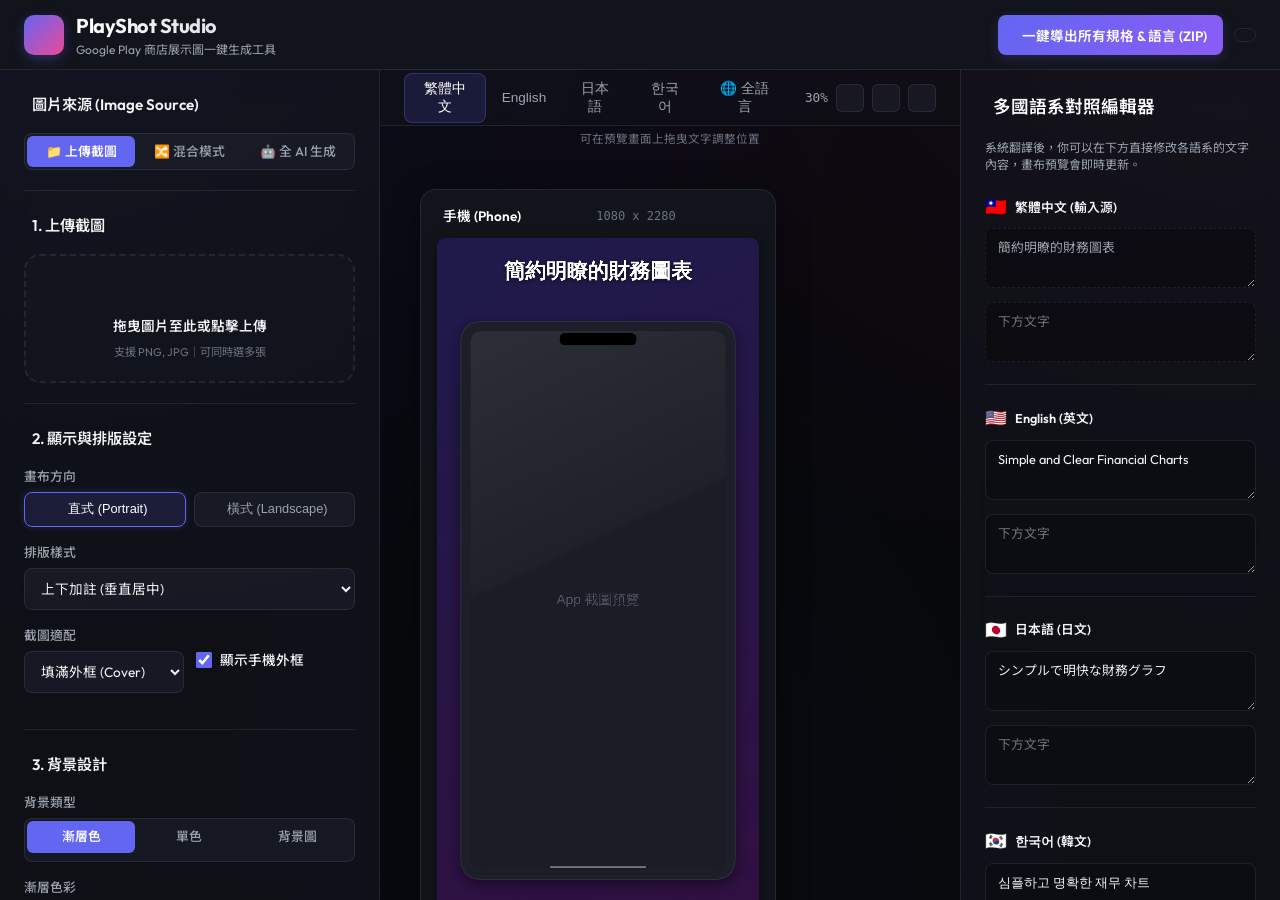
==== commit 2398ae29: "feat: 新增混合模式 v1.7 - 三種模式：上傳截圖 / 混合模式 / 全 AI 生成 - 混合模式：手機格用上傳截圖，Feature + 平板由 AI 生成（只需生 2 張） - 7 吋和 1" ====
--- a/index.html
+++ b/index.html
@@ -46,11 +46,16 @@
               <input type="radio" name="image-source" value="upload" checked>
               📁 上傳截圖
             </label>
+            <label class="radio-tab" id="tab-src-hybrid">
+              <input type="radio" name="image-source" value="hybrid">
+              🔀 混合模式
+            </label>
             <label class="radio-tab" id="tab-src-ai">
               <input type="radio" name="image-source" value="ai">
-              🤖 AI 智慧生成
+              🤖 全 AI 生成
             </label>
           </div>
+          <p id="hybrid-mode-hint" class="mode-hint" style="display:none;">手機格使用上傳截圖，Feature Graphic 與平板格由 AI 生成（只需生 2 張）</p>
         </section>
 
         <section class="section" id="sec-upload-screenshots">
@@ -131,6 +136,11 @@
               <input type="checkbox" id="toggle-cohesive-seed" checked>
               使用相同 Seed 保持所有尺寸風格一致
             </label>
+          </div>
+
+          <div class="control-group" id="hybrid-feature-group" style="display:none;">
+            <label for="hybrid-feature-prompt">Feature Graphic 專屬 Prompt（選用）</label>
+            <textarea id="hybrid-feature-prompt" rows="2" placeholder="留空則自動在平板 Prompt 加上橫幅描述。例如：sweeping landscape banner with app logo and tagline..."></textarea>
           </div>
 
           <button id="btn-generate-ai" class="btn btn-primary btn-full" style="margin-top: 12px;" type="button">
--- a/styles.css
+++ b/styles.css
@@ -35,6 +35,16 @@
 .btn-accent:disabled {
   opacity: 0.5;
   cursor: not-allowed;
+}
+
+.mode-hint {
+  font-size: 0.78rem;
+  color: var(--text-secondary);
+  margin-top: 6px;
+  padding: 6px 10px;
+  background: rgba(99, 102, 241, 0.08);
+  border-left: 3px solid var(--primary);
+  border-radius: 4px;
 }
 
 :root {
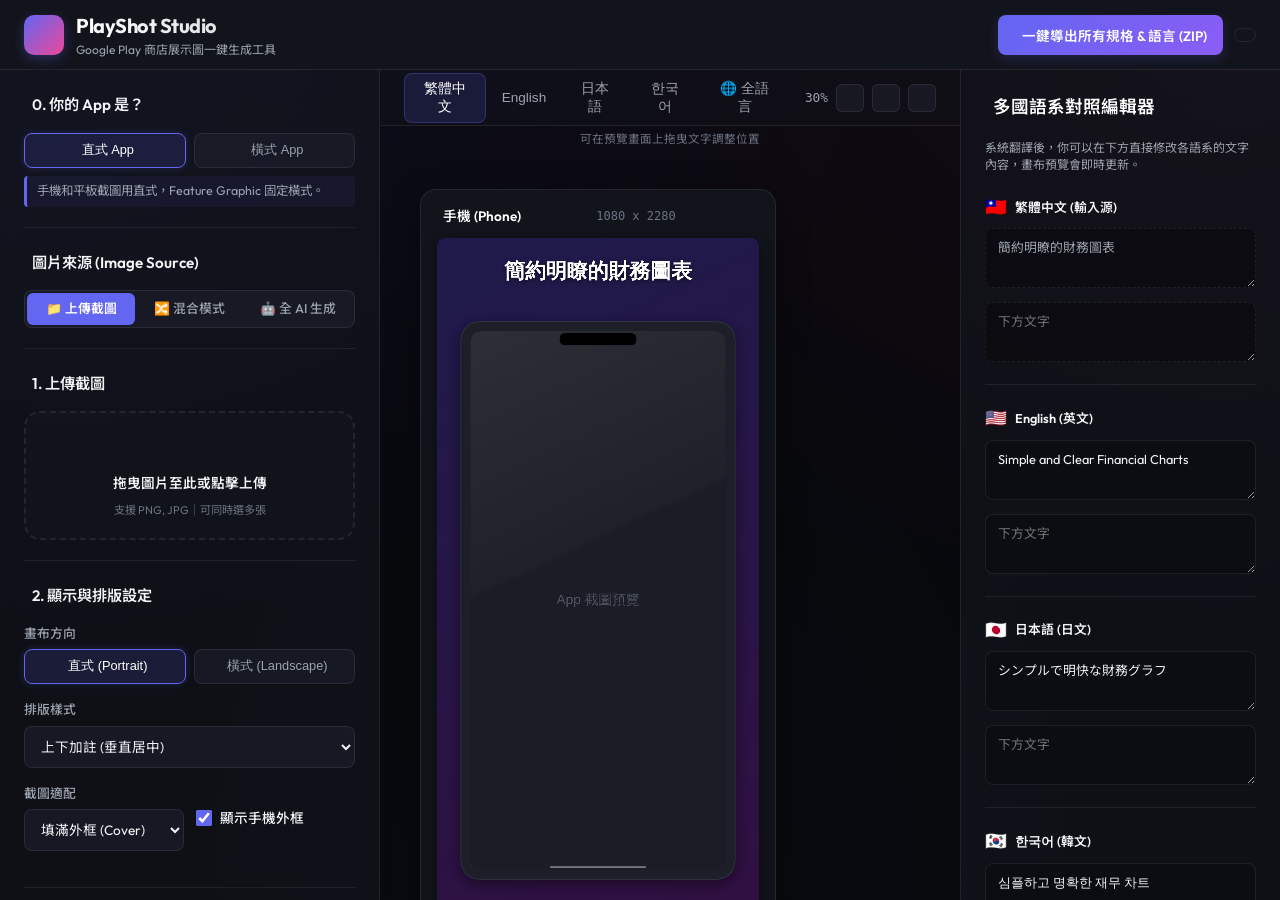
==== commit 1429681b: "feat: add app icon upload for AI color palette extraction Upload app icon to automatically extract d" ====
--- a/index.html
+++ b/index.html
@@ -30,7 +30,7 @@
         <button id="btn-export-all" class="btn btn-primary">
           <i data-lucide="download-cloud"></i> 一鍵導出所有規格 & 語言 (ZIP)
         </button>
-        <button id="btn-reset" class="btn btn-ghost" title="重設所有設定">
+        <button id="btn-reset" class="btn btn-ghost" title="清空內容（API Key 保留）">
           <i data-lucide="rotate-ccw"></i>
         </button>
       </div>
@@ -39,6 +39,19 @@
     <div class="main-layout">
       <!-- Left Control Panel -->
       <aside class="control-panel scrollable">
+        <section class="section">
+          <h2 class="section-title"><i data-lucide="smartphone"></i> 0. 你的 App 是？</h2>
+          <div class="toggle-buttons" id="app-ori-picker">
+            <button class="toggle-btn" data-app-ori="portrait">
+              <i data-lucide="smartphone"></i> 直式 App
+            </button>
+            <button class="toggle-btn" data-app-ori="landscape">
+              <i data-lucide="smartphone" style="transform:rotate(90deg);"></i> 橫式 App
+            </button>
+          </div>
+          <p id="ori-hint" class="mode-hint" style="margin-top:8px; display:none;"></p>
+        </section>
+
         <section class="section">
           <h2 class="section-title"><i data-lucide="layers"></i> 圖片來源 (Image Source)</h2>
           <div class="radio-tabs">
@@ -91,22 +104,26 @@
           <h2 class="section-title"><i data-lucide="sparkles"></i> 1. AI 智慧生成設定</h2>
           
           <div class="control-group">
-            <label>從 README.md 自動分析（選用）</label>
-            <div class="md-upload-row">
-              <input type="file" id="md-file-input" accept=".md,.txt" style="display:none;">
-              <button id="btn-pick-md" class="btn btn-secondary btn-sm" type="button">
-                <i data-lucide="file-text"></i> 選取 .md 檔案
-              </button>
-              <span id="md-file-name" class="md-file-name">尚未選取</span>
-            </div>
-            <button id="btn-analyze-md" class="btn btn-accent btn-full" type="button" style="display:none; margin-top:8px;">
-              <i data-lucide="wand-2"></i> 分析 README，自動生成 Prompt
-            </button>
-          </div>
-
-          <div class="control-group">
             <label for="ai-prompt">AI 圖片 Prompt 描述 (支援中文)</label>
             <textarea id="ai-prompt" placeholder="例如：繽紛的個人記帳 App，現代簡約風格的儀表板與圓餅圖插畫..."></textarea>
+          </div>
+
+          <div class="control-group">
+            <label>App Icon 配色（選用）</label>
+            <input type="file" id="icon-file-input" accept="image/*" style="display:none;">
+            <div style="display:flex; align-items:center; gap:8px; flex-wrap:wrap;">
+              <button id="btn-pick-icon" class="btn btn-secondary" type="button" style="padding:8px 12px; font-size:0.82rem;">
+                <i data-lucide="image-plus" style="width:14px;height:14px;"></i> 上傳 Icon
+              </button>
+              <div id="icon-preview-area" style="display:none; align-items:center; gap:6px;">
+                <img id="icon-preview" src="" alt="icon" style="width:36px;height:36px;border-radius:8px;object-fit:cover;border:1px solid var(--border);">
+                <div id="icon-color-swatches" style="display:flex;gap:4px;flex-wrap:wrap;"></div>
+                <button id="btn-remove-icon" type="button" title="移除 Icon" style="background:rgba(239,68,68,0.85);color:#fff;border:none;border-radius:50%;width:24px;height:24px;display:flex;align-items:center;justify-content:center;cursor:pointer;flex-shrink:0;padding:0;">
+                  <i data-lucide="x" style="width:12px;height:12px;"></i>
+                </button>
+              </div>
+            </div>
+            <p id="icon-colors-text" class="mode-hint" style="margin-top:4px; display:none;"></p>
           </div>
 
           <div class="control-row">
@@ -141,6 +158,15 @@
           <div class="control-group" id="hybrid-feature-group" style="display:none;">
             <label for="hybrid-feature-prompt">Feature Graphic 專屬 Prompt（選用）</label>
             <textarea id="hybrid-feature-prompt" rows="2" placeholder="留空則自動在平板 Prompt 加上橫幅描述。例如：sweeping landscape banner with app logo and tagline..."></textarea>
+          </div>
+
+          <div class="control-group">
+            <label for="input-openai-key">OpenAI API Key</label>
+            <div style="display:flex; gap:8px; align-items:center;">
+              <input type="password" id="input-openai-key" placeholder="sk-..." autocomplete="off" style="flex:1; padding:8px; border-radius:8px; border:1px solid var(--border); background:var(--bg-input); color:var(--text-primary); font-size:0.85rem;">
+              <button id="btn-toggle-key" class="btn btn-secondary" type="button" style="padding:8px; width:36px; height:36px; flex-shrink:0;" title="顯示/隱藏 Key"><i data-lucide="eye" style="width:14px;height:14px;"></i></button>
+            </div>
+            <p style="font-size:0.75rem; color:var(--text-muted); margin-top:4px;">僅存於本機 localStorage，不會外傳</p>
           </div>
 
           <button id="btn-generate-ai" class="btn btn-primary btn-full" style="margin-top: 12px;" type="button">
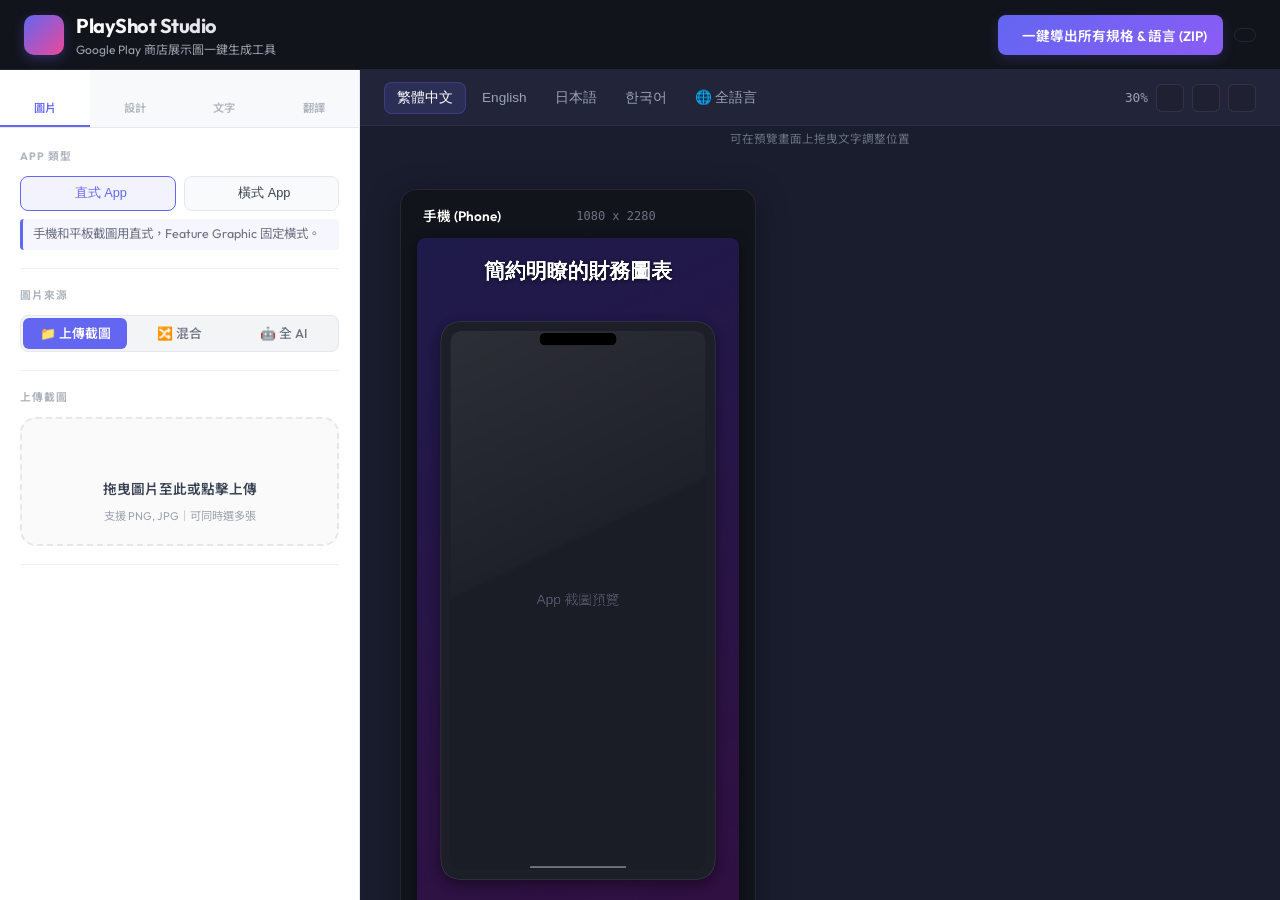
==== commit 10193b15: "redesign: tab layout + light sidebar + remove right panel - Left panel reorganized into 4 tabs: Imag" ====
--- a/index.html
+++ b/index.html
@@ -38,369 +38,425 @@
 
     <div class="main-layout">
       <!-- Left Control Panel -->
-      <aside class="control-panel scrollable">
-        <section class="section">
-          <h2 class="section-title"><i data-lucide="smartphone"></i> 0. 你的 App 是？</h2>
-          <div class="toggle-buttons" id="app-ori-picker">
-            <button class="toggle-btn" data-app-ori="portrait">
-              <i data-lucide="smartphone"></i> 直式 App
+      <aside class="control-panel">
+        <!-- ── Tab Nav ──────────────────────────────────────── -->
+        <div class="panel-tabs">
+          <button class="panel-tab active" data-tab="image">
+            <i data-lucide="image" style="width:16px;height:16px;"></i>
+            <span>圖片</span>
+          </button>
+          <button class="panel-tab" data-tab="design">
+            <i data-lucide="palette" style="width:16px;height:16px;"></i>
+            <span>設計</span>
+          </button>
+          <button class="panel-tab" data-tab="text">
+            <i data-lucide="type" style="width:16px;height:16px;"></i>
+            <span>文字</span>
+          </button>
+          <button class="panel-tab" data-tab="translate">
+            <i data-lucide="languages" style="width:16px;height:16px;"></i>
+            <span>翻譯</span>
+          </button>
+        </div>
+
+        <!-- ── Tab 1: 圖片 ───────────────────────────────────── -->
+        <div class="tab-content active" id="tab-image">
+
+          <!-- App 類型 -->
+          <div class="panel-section">
+            <div class="section-label">App 類型</div>
+            <div class="toggle-buttons" id="app-ori-picker">
+              <button class="toggle-btn" data-app-ori="portrait">
+                <i data-lucide="smartphone"></i> 直式 App
+              </button>
+              <button class="toggle-btn" data-app-ori="landscape">
+                <i data-lucide="smartphone" style="transform:rotate(90deg);"></i> 橫式 App
+              </button>
+            </div>
+            <p id="ori-hint" class="mode-hint" style="margin-top:8px; display:none;"></p>
+          </div>
+
+          <!-- 圖片來源 -->
+          <div class="panel-section">
+            <div class="section-label">圖片來源</div>
+            <div class="radio-tabs">
+              <label class="radio-tab active" id="tab-src-upload">
+                <input type="radio" name="image-source" value="upload" checked>
+                📁 上傳截圖
+              </label>
+              <label class="radio-tab" id="tab-src-hybrid">
+                <input type="radio" name="image-source" value="hybrid">
+                🔀 混合
+              </label>
+              <label class="radio-tab" id="tab-src-ai">
+                <input type="radio" name="image-source" value="ai">
+                🤖 全 AI
+              </label>
+            </div>
+            <p id="hybrid-mode-hint" class="mode-hint" style="display:none;">手機格使用上傳截圖，Feature Graphic 與平板格由 AI 生成（只需生 2 張）</p>
+          </div>
+
+          <!-- 上傳截圖 -->
+          <div class="panel-section" id="sec-upload-screenshots">
+            <div class="section-label">上傳截圖</div>
+            <div class="upload-zone" id="upload-zone">
+              <input type="file" id="file-input" accept="image/*" multiple style="display: none;">
+              <div class="upload-prompt" id="upload-prompt-empty">
+                <i data-lucide="upload-cloud" class="upload-icon"></i>
+                <p class="primary-text">拖曳圖片至此或點擊上傳</p>
+                <p class="secondary-text">支援 PNG, JPG｜可同時選多張</p>
+              </div>
+              <div class="upload-prompt upload-prompt-add" id="upload-prompt-add" style="display: none;">
+                <i data-lucide="plus-circle" class="upload-icon" style="width: 22px; height: 22px;"></i>
+                <p class="secondary-text">拖曳或點擊新增截圖</p>
+              </div>
+            </div>
+            <div class="screenshot-strip" id="screenshot-strip" style="display: none;">
+              <div class="strip-header">
+                <span id="screenshot-counter" class="strip-counter">1 / 1</span>
+                <div class="strip-nav">
+                  <button id="btn-prev-shot" class="nav-btn" title="上一張"><i data-lucide="chevron-left"></i></button>
+                  <button id="btn-next-shot" class="nav-btn" title="下一張"><i data-lucide="chevron-right"></i></button>
+                  <button id="btn-add-shot" class="nav-btn" title="新增截圖"><i data-lucide="plus"></i></button>
+                  <button id="btn-remove-shot" class="nav-btn danger" title="移除此截圖"><i data-lucide="trash-2"></i></button>
+                </div>
+              </div>
+              <div class="strip-thumbnails" id="strip-thumbnails"></div>
+            </div>
+          </div>
+
+          <!-- AI 生成設定 -->
+          <div class="panel-section" id="sec-ai-generator" style="display: none;">
+            <div class="section-label">AI 生成設定</div>
+
+            <div class="control-group">
+              <label for="ai-prompt">Prompt 描述（支援中文）</label>
+              <textarea id="ai-prompt" placeholder="例如：繽紛的個人記帳 App，現代簡約風格的儀表板與圓餅圖插畫..."></textarea>
+            </div>
+
+            <div class="control-group">
+              <label>App Icon 配色（選用）</label>
+              <input type="file" id="icon-file-input" accept="image/*" style="display:none;">
+              <div style="display:flex; align-items:center; gap:8px; flex-wrap:wrap;">
+                <button id="btn-pick-icon" class="btn btn-secondary btn-sm" type="button">
+                  <i data-lucide="image-plus" style="width:14px;height:14px;"></i> 上傳 Icon
+                </button>
+                <div id="icon-preview-area" style="display:none; align-items:center; gap:6px;">
+                  <img id="icon-preview" src="" alt="icon" style="width:32px;height:32px;border-radius:6px;object-fit:cover;border:1px solid #e5e7eb;">
+                  <div id="icon-color-swatches" style="display:flex;gap:3px;flex-wrap:wrap;"></div>
+                  <button id="btn-remove-icon" type="button" title="移除 Icon" style="background:rgba(239,68,68,0.85);color:#fff;border:none;border-radius:50%;width:22px;height:22px;display:flex;align-items:center;justify-content:center;cursor:pointer;flex-shrink:0;padding:0;">
+                    <i data-lucide="x" style="width:11px;height:11px;"></i>
+                  </button>
+                </div>
+              </div>
+              <p id="icon-colors-text" class="mode-hint" style="margin-top:6px; display:none;"></p>
+            </div>
+
+            <div class="control-row">
+              <div class="control-group half">
+                <label for="select-ai-style">藝術風格</label>
+                <select id="select-ai-style">
+                  <option value="app mockup, modern UI, clean design, 3d render" selected>現代應用 (UI 3D)</option>
+                  <option value="minimalist flat vector illustration, app interface mockup">極簡扁平插畫</option>
+                  <option value="game art, digital illustration, vibrant colorful">遊戲美術插畫</option>
+                  <option value="cyberpunk neon, glowing tech interface, 3d design">科幻霓虹</option>
+                  <option value="retro pixel art style, game screenshot">復古像素</option>
+                  <option value="photorealistic realistic high quality professional camera shot">寫實攝影</option>
+                  <option value="none">無風格預設</option>
+                </select>
+              </div>
+              <div class="control-group half">
+                <label for="ai-seed">Seed</label>
+                <div style="display:flex; gap:6px; align-items:center;">
+                  <input type="number" id="ai-seed" value="42" style="text-align:center;">
+                  <button id="btn-rand-seed" class="btn btn-secondary" type="button" style="padding:8px;width:34px;height:34px;flex-shrink:0;" title="隨機 Seed"><i data-lucide="refresh-cw" style="width:13px;height:13px;"></i></button>
+                </div>
+              </div>
+            </div>
+
+            <div class="control-group">
+              <label class="checkbox-label" style="margin-top:0;">
+                <input type="checkbox" id="toggle-cohesive-seed" checked>
+                使用相同 Seed 保持風格一致
+              </label>
+            </div>
+
+            <div class="control-group" id="hybrid-feature-group" style="display:none;">
+              <label for="hybrid-feature-prompt">Feature Graphic 專屬 Prompt（選用）</label>
+              <textarea id="hybrid-feature-prompt" rows="2" placeholder="留空則自動加上橫幅描述..."></textarea>
+            </div>
+
+            <div class="control-group">
+              <label for="input-openai-key">OpenAI API Key</label>
+              <div style="display:flex; gap:8px; align-items:center;">
+                <input type="password" id="input-openai-key" placeholder="sk-..." autocomplete="off" style="flex:1;">
+                <button id="btn-toggle-key" class="btn btn-secondary" type="button" style="padding:8px;width:34px;height:34px;flex-shrink:0;" title="顯示/隱藏 Key"><i data-lucide="eye" style="width:13px;height:13px;"></i></button>
+              </div>
+              <p style="font-size:0.72rem; color:#9ca3af; margin-top:4px;">僅存於本機 localStorage，不會外傳</p>
+            </div>
+
+            <button id="btn-generate-ai" class="btn btn-primary btn-full" style="margin-top:8px;" type="button">
+              <i data-lucide="sparkles"></i> 一鍵生成所有規格圖片
             </button>
-            <button class="toggle-btn" data-app-ori="landscape">
-              <i data-lucide="smartphone" style="transform:rotate(90deg);"></i> 橫式 App
+          </div>
+
+        </div><!-- end tab-image -->
+
+        <!-- ── Tab 2: 設計 ───────────────────────────────────── -->
+        <div class="tab-content" id="tab-design">
+
+          <!-- 排版 -->
+          <div class="panel-section">
+            <div class="section-label">排版</div>
+            <div class="control-group">
+              <label>排版樣式</label>
+              <select id="select-layout-mode">
+                <option value="vertical" selected>上下加註（垂直居中）</option>
+                <option value="left">左側加註（Mockup 居右）</option>
+                <option value="right">右側加註（Mockup 居左）</option>
+              </select>
+            </div>
+            <div class="control-row">
+              <div class="control-group half">
+                <label for="select-fit-mode">截圖適配</label>
+                <select id="select-fit-mode">
+                  <option value="contain">完整包含</option>
+                  <option value="cover" selected>填滿外框</option>
+                  <option value="stretch">拉伸填滿</option>
+                </select>
+              </div>
+              <div class="control-group half" style="display:flex;align-items:flex-end;padding-bottom:2px;">
+                <label for="toggle-device-frame" class="checkbox-label" style="margin-top:0;">
+                  <input type="checkbox" id="toggle-device-frame" checked>
+                  顯示手機外框
+                </label>
+              </div>
+            </div>
+          </div>
+
+          <!-- 隱藏但保留供 JS 使用的方向按鈕 -->
+          <div style="display:none;">
+            <button class="toggle-btn active" data-orientation="portrait"></button>
+            <button class="toggle-btn" data-orientation="landscape"></button>
+          </div>
+
+          <!-- 背景設計 -->
+          <div class="panel-section">
+            <div class="section-label">背景設計</div>
+            <div class="control-group">
+              <label>背景類型</label>
+              <div class="radio-tabs">
+                <label class="radio-tab active">
+                  <input type="radio" name="bg-type" value="gradient" checked>漸層色
+                </label>
+                <label class="radio-tab">
+                  <input type="radio" name="bg-type" value="solid">單色
+                </label>
+                <label class="radio-tab">
+                  <input type="radio" name="bg-type" value="image">背景圖
+                </label>
+              </div>
+            </div>
+
+            <div class="control-group bg-control" id="bg-solid-control" style="display: none;">
+              <label for="color-bg">背景顏色</label>
+              <div class="color-picker-wrapper">
+                <input type="color" id="color-bg" value="#3b82f6">
+                <input type="text" id="color-bg-hex" value="#3b82f6" class="hex-input">
+              </div>
+            </div>
+
+            <div class="control-group bg-control" id="bg-gradient-control">
+              <label>漸層色彩</label>
+              <div class="color-picker-row">
+                <div class="color-picker-wrapper">
+                  <span>起始</span><input type="color" id="color-grad-start" value="#1e1b4b">
+                </div>
+                <div class="color-picker-wrapper">
+                  <span>結束</span><input type="color" id="color-grad-end" value="#311042">
+                </div>
+              </div>
+              <div class="gradient-presets">
+                <button class="preset-btn" style="background:linear-gradient(135deg,#1e1b4b,#311042);" data-start="#1e1b4b" data-end="#311042" title="Midnight Velvet"></button>
+                <button class="preset-btn" style="background:linear-gradient(135deg,#0f172a,#1e293b);" data-start="#0f172a" data-end="#1e293b" title="Slate Shadow"></button>
+                <button class="preset-btn" style="background:linear-gradient(135deg,#4f46e5,#06b6d4);" data-start="#4f46e5" data-end="#06b6d4" title="Ocean Breeze"></button>
+                <button class="preset-btn" style="background:linear-gradient(135deg,#ec4899,#8b5cf6);" data-start="#ec4899" data-end="#8b5cf6" title="Sunset Neon"></button>
+                <button class="preset-btn" style="background:linear-gradient(135deg,#10b981,#059669);" data-start="#10b981" data-end="#059669" title="Forest Fresh"></button>
+                <button class="preset-btn" style="background:linear-gradient(135deg,#f59e0b,#e11d48);" data-start="#f59e0b" data-end="#e11d48" title="Fire Glow"></button>
+              </div>
+            </div>
+
+            <div class="control-group bg-control" id="bg-image-control" style="display: none;">
+              <label>自訂背景圖片</label>
+              <div class="upload-zone" id="bg-image-upload-zone" style="min-height:80px;padding:12px;border-radius:8px;">
+                <input type="file" id="bg-image-input" accept="image/*" style="display:none;">
+                <div class="upload-prompt" id="bg-image-prompt">
+                  <i data-lucide="image" class="upload-icon" style="width:24px;height:24px;margin-bottom:4px;"></i>
+                  <p class="primary-text" style="font-size:0.8rem;">點擊上傳背景圖</p>
+                </div>
+                <div class="upload-preview" id="bg-image-preview" style="display:none;border-radius:8px;">
+                  <img id="bg-image-thumbnail" src="" alt="Bg Thumbnail" style="object-fit:cover;width:100%;height:100%;">
+                  <button class="btn-remove-img" id="btn-remove-bg-image" title="移除背景圖" style="width:24px;height:24px;top:4px;right:4px;"><i data-lucide="x" style="width:12px;height:12px;"></i></button>
+                </div>
+              </div>
+              <div class="control-group" style="margin-top:10px;">
+                <label for="range-bg-overlay">暗色遮罩 <span id="bg-overlay-val" style="font-weight:600;">0%</span></label>
+                <input type="range" id="range-bg-overlay" min="0" max="80" value="0" step="5">
+              </div>
+            </div>
+
+            <div class="control-group" style="margin-top:12px;">
+              <label for="select-bg-pattern">背景裝飾圖案</label>
+              <select id="select-bg-pattern">
+                <option value="none" selected>無裝飾</option>
+                <option value="mesh">霓虹光暈</option>
+                <option value="aurora">北極光暈</option>
+                <option value="bokeh">散景光球</option>
+                <option value="grid">科技網格</option>
+                <option value="diamond">菱形格紋</option>
+                <option value="dots">科技點矩陣</option>
+                <option value="network">星座幾何網格</option>
+                <option value="glow">霓虹背光源</option>
+              </select>
+            </div>
+          </div>
+
+        </div><!-- end tab-design -->
+
+        <!-- ── Tab 3: 文字 ───────────────────────────────────── -->
+        <div class="tab-content" id="tab-text">
+
+          <div class="panel-section">
+            <div class="section-label">上方文字</div>
+            <div class="control-group">
+              <label for="text-caption-top">標題文字</label>
+              <textarea id="text-caption-top" placeholder="例如：簡約明瞭的財務圖表">簡約明瞭的財務圖表</textarea>
+            </div>
+            <div class="control-row">
+              <div class="control-group half">
+                <label for="select-font-top">字型 <span class="font-note">中日韓自動 Noto</span></label>
+                <select id="select-font-top">
+                  <option value="Noto Sans TC">Noto Sans 繁中</option>
+                  <option value="Inter">Inter</option>
+                  <option value="Outfit" selected>Outfit</option>
+                </select>
+              </div>
+              <div class="control-group half">
+                <label for="color-text-top">文字顏色</label>
+                <input type="color" id="color-text-top" value="#ffffff" class="color-full">
+              </div>
+            </div>
+            <div class="control-row">
+              <div class="control-group third">
+                <label for="input-font-size-top">字級 px</label>
+                <input type="number" id="input-font-size-top" value="70" min="20" max="150">
+              </div>
+              <div class="control-group third">
+                <label for="input-line-height-top">行高</label>
+                <input type="number" id="input-line-height-top" value="1.3" step="0.1" min="0.8" max="2.0">
+              </div>
+              <div class="control-group third">
+                <label for="input-margin-top">邊距</label>
+                <input type="number" id="input-margin-top" value="80" min="10" max="250">
+              </div>
+            </div>
+            <label class="checkbox-label" style="margin-top:0;">
+              <input type="checkbox" id="toggle-shadow-top" checked>文字陰影
+            </label>
+          </div>
+
+          <div class="panel-section">
+            <div class="section-label">下方文字</div>
+            <div class="control-group">
+              <label for="text-caption-bottom">說明文字</label>
+              <textarea id="text-caption-bottom" placeholder="例如：一秒生成專屬分析報告"></textarea>
+            </div>
+            <div class="control-row">
+              <div class="control-group half">
+                <label for="select-font-bottom">字型 <span class="font-note">中日韓自動 Noto</span></label>
+                <select id="select-font-bottom">
+                  <option value="Noto Sans TC">Noto Sans 繁中</option>
+                  <option value="Inter">Inter</option>
+                  <option value="Outfit" selected>Outfit</option>
+                </select>
+              </div>
+              <div class="control-group half">
+                <label for="color-text-bottom">文字顏色</label>
+                <input type="color" id="color-text-bottom" value="#a5b4fc" class="color-full">
+              </div>
+            </div>
+            <div class="control-row">
+              <div class="control-group third">
+                <label for="input-font-size-bottom">字級 px</label>
+                <input type="number" id="input-font-size-bottom" value="45" min="20" max="150">
+              </div>
+              <div class="control-group third">
+                <label for="input-line-height-bottom">行高</label>
+                <input type="number" id="input-line-height-bottom" value="1.3" step="0.1" min="0.8" max="2.0">
+              </div>
+              <div class="control-group third">
+                <label for="input-margin-bottom">邊距</label>
+                <input type="number" id="input-margin-bottom" value="80" min="10" max="250">
+              </div>
+            </div>
+            <label class="checkbox-label" style="margin-top:0;">
+              <input type="checkbox" id="toggle-shadow-bottom" checked>文字陰影
+            </label>
+          </div>
+
+          <div class="panel-section">
+            <button id="btn-translate" class="btn btn-secondary btn-full">
+              <i data-lucide="languages"></i> 一鍵自動翻譯上下文字
             </button>
           </div>
-          <p id="ori-hint" class="mode-hint" style="margin-top:8px; display:none;"></p>
-        </section>
-
-        <section class="section">
-          <h2 class="section-title"><i data-lucide="layers"></i> 圖片來源 (Image Source)</h2>
-          <div class="radio-tabs">
-            <label class="radio-tab active" id="tab-src-upload">
-              <input type="radio" name="image-source" value="upload" checked>
-              📁 上傳截圖
-            </label>
-            <label class="radio-tab" id="tab-src-hybrid">
-              <input type="radio" name="image-source" value="hybrid">
-              🔀 混合模式
-            </label>
-            <label class="radio-tab" id="tab-src-ai">
-              <input type="radio" name="image-source" value="ai">
-              🤖 全 AI 生成
-            </label>
-          </div>
-          <p id="hybrid-mode-hint" class="mode-hint" style="display:none;">手機格使用上傳截圖，Feature Graphic 與平板格由 AI 生成（只需生 2 張）</p>
-        </section>
-
-        <section class="section" id="sec-upload-screenshots">
-          <h2 class="section-title"><i data-lucide="image"></i> 1. 上傳截圖</h2>
-          <div class="upload-zone" id="upload-zone">
-            <input type="file" id="file-input" accept="image/*" multiple style="display: none;">
-            <div class="upload-prompt" id="upload-prompt-empty">
-              <i data-lucide="upload-cloud" class="upload-icon"></i>
-              <p class="primary-text">拖曳圖片至此或點擊上傳</p>
-              <p class="secondary-text">支援 PNG, JPG｜可同時選多張</p>
-            </div>
-            <div class="upload-prompt upload-prompt-add" id="upload-prompt-add" style="display: none;">
-              <i data-lucide="plus-circle" class="upload-icon" style="width: 22px; height: 22px;"></i>
-              <p class="secondary-text">拖曳或點擊新增截圖</p>
-            </div>
-          </div>
-          <!-- 截圖縮圖條 -->
-          <div class="screenshot-strip" id="screenshot-strip" style="display: none;">
-            <div class="strip-header">
-              <span id="screenshot-counter" class="strip-counter">1 / 1</span>
-              <div class="strip-nav">
-                <button id="btn-prev-shot" class="nav-btn" title="上一張"><i data-lucide="chevron-left"></i></button>
-                <button id="btn-next-shot" class="nav-btn" title="下一張"><i data-lucide="chevron-right"></i></button>
-                <button id="btn-add-shot"  class="nav-btn" title="新增截圖"><i data-lucide="plus"></i></button>
-                <button id="btn-remove-shot" class="nav-btn danger" title="移除此截圖"><i data-lucide="trash-2"></i></button>
-              </div>
-            </div>
-            <div class="strip-thumbnails" id="strip-thumbnails"></div>
-          </div>
-        </section>
-
-        <section class="section" id="sec-ai-generator" style="display: none;">
-          <h2 class="section-title"><i data-lucide="sparkles"></i> 1. AI 智慧生成設定</h2>
-          
-          <div class="control-group">
-            <label for="ai-prompt">AI 圖片 Prompt 描述 (支援中文)</label>
-            <textarea id="ai-prompt" placeholder="例如：繽紛的個人記帳 App，現代簡約風格的儀表板與圓餅圖插畫..."></textarea>
-          </div>
-
-          <div class="control-group">
-            <label>App Icon 配色（選用）</label>
-            <input type="file" id="icon-file-input" accept="image/*" style="display:none;">
-            <div style="display:flex; align-items:center; gap:8px; flex-wrap:wrap;">
-              <button id="btn-pick-icon" class="btn btn-secondary" type="button" style="padding:8px 12px; font-size:0.82rem;">
-                <i data-lucide="image-plus" style="width:14px;height:14px;"></i> 上傳 Icon
-              </button>
-              <div id="icon-preview-area" style="display:none; align-items:center; gap:6px;">
-                <img id="icon-preview" src="" alt="icon" style="width:36px;height:36px;border-radius:8px;object-fit:cover;border:1px solid var(--border);">
-                <div id="icon-color-swatches" style="display:flex;gap:4px;flex-wrap:wrap;"></div>
-                <button id="btn-remove-icon" type="button" title="移除 Icon" style="background:rgba(239,68,68,0.85);color:#fff;border:none;border-radius:50%;width:24px;height:24px;display:flex;align-items:center;justify-content:center;cursor:pointer;flex-shrink:0;padding:0;">
-                  <i data-lucide="x" style="width:12px;height:12px;"></i>
-                </button>
-              </div>
-            </div>
-            <p id="icon-colors-text" class="mode-hint" style="margin-top:4px; display:none;"></p>
-          </div>
-
-          <div class="control-row">
-            <div class="control-group half">
-              <label for="select-ai-style">藝術風格</label>
-              <select id="select-ai-style">
-                <option value="app mockup, modern UI, clean design, 3d render" selected>現代應用 (UI 3D)</option>
-                <option value="minimalist flat vector illustration, app interface mockup">極簡扁平插畫</option>
-                <option value="game art, digital illustration, vibrant colorful">遊戲美術插畫</option>
-                <option value="cyberpunk neon, glowing tech interface, 3d design">科幻霓虹</option>
-                <option value="retro pixel art style, game screenshot">復古像素</option>
-                <option value="photorealistic realistic high quality professional camera shot">寫實攝影</option>
-                <option value="none">無風格預設 (自由發揮)</option>
-              </select>
-            </div>
-            <div class="control-group half">
-              <label for="ai-seed">Seed 數值</label>
-              <div class="control-row" style="margin-bottom: 0; gap: 8px; align-items: center;">
-                <input type="number" id="ai-seed" value="42" style="padding: 8px; text-align: center;">
-                <button id="btn-rand-seed" class="btn btn-secondary" type="button" style="padding: 8px; width: 36px; height: 36px; flex-shrink: 0;" title="隨機產生 Seed"><i data-lucide="refresh-cw" style="width: 14px; height: 14px;"></i></button>
-              </div>
-            </div>
-          </div>
-
-          <div class="control-group">
-            <label class="checkbox-label" style="margin-top: 4px;">
-              <input type="checkbox" id="toggle-cohesive-seed" checked>
-              使用相同 Seed 保持所有尺寸風格一致
-            </label>
-          </div>
-
-          <div class="control-group" id="hybrid-feature-group" style="display:none;">
-            <label for="hybrid-feature-prompt">Feature Graphic 專屬 Prompt（選用）</label>
-            <textarea id="hybrid-feature-prompt" rows="2" placeholder="留空則自動在平板 Prompt 加上橫幅描述。例如：sweeping landscape banner with app logo and tagline..."></textarea>
-          </div>
-
-          <div class="control-group">
-            <label for="input-openai-key">OpenAI API Key</label>
-            <div style="display:flex; gap:8px; align-items:center;">
-              <input type="password" id="input-openai-key" placeholder="sk-..." autocomplete="off" style="flex:1; padding:8px; border-radius:8px; border:1px solid var(--border); background:var(--bg-input); color:var(--text-primary); font-size:0.85rem;">
-              <button id="btn-toggle-key" class="btn btn-secondary" type="button" style="padding:8px; width:36px; height:36px; flex-shrink:0;" title="顯示/隱藏 Key"><i data-lucide="eye" style="width:14px;height:14px;"></i></button>
-            </div>
-            <p style="font-size:0.75rem; color:var(--text-muted); margin-top:4px;">僅存於本機 localStorage，不會外傳</p>
-          </div>
-
-          <button id="btn-generate-ai" class="btn btn-primary btn-full" style="margin-top: 12px;" type="button">
-            <i data-lucide="sparkles"></i> 一鍵生成所有規格圖片
-          </button>
-        </section>
-
-        <section class="section">
-          <h2 class="section-title"><i data-lucide="settings"></i> 2. 顯示與排版設定</h2>
-          
-          <div class="control-group">
-            <label>畫布方向</label>
-            <div class="toggle-buttons">
-              <button class="toggle-btn active" data-orientation="portrait">
-                <i data-lucide="smartphone"></i> 直式 (Portrait)
-              </button>
-              <button class="toggle-btn" data-orientation="landscape">
-                <i data-lucide="smartphone" style="transform: rotate(90deg);"></i> 橫式 (Landscape)
-              </button>
-            </div>
-          </div>
-
-          <div class="control-group">
-            <label>排版樣式</label>
-            <select id="select-layout-mode">
-              <option value="vertical" selected>上下加註 (垂直居中)</option>
-              <option value="left">左側加註 (Mockup 居右)</option>
-              <option value="right">右側加註 (Mockup 居左)</option>
-            </select>
-          </div>
-
-          <div class="control-row">
-            <div class="control-group half">
-              <label for="select-fit-mode">截圖適配</label>
-              <select id="select-fit-mode">
-                <option value="contain">完整包含 (Contain)</option>
-                <option value="cover" selected>填滿外框 (Cover)</option>
-                <option value="stretch">拉伸填滿 (Stretch)</option>
-              </select>
-            </div>
-            <div class="control-group half">
-              <label for="toggle-device-frame" class="checkbox-label">
-                <input type="checkbox" id="toggle-device-frame" checked>
-                顯示手機外框
-              </label>
-            </div>
-          </div>
-        </section>
-
-        <section class="section">
-          <h2 class="section-title"><i data-lucide="palette"></i> 3. 背景設計</h2>
-          <div class="control-group">
-            <label>背景類型</label>
-            <div class="radio-tabs">
-              <label class="radio-tab active">
-                <input type="radio" name="bg-type" value="gradient" checked>
-                漸層色
-              </label>
-              <label class="radio-tab">
-                <input type="radio" name="bg-type" value="solid">
-                單色
-              </label>
-              <label class="radio-tab">
-                <input type="radio" name="bg-type" value="image">
-                背景圖
-              </label>
-            </div>
-          </div>
-
-          <!-- Solid Color Controls -->
-          <div class="control-group bg-control" id="bg-solid-control" style="display: none;">
-            <label for="color-bg">背景顏色</label>
-            <div class="color-picker-wrapper">
-              <input type="color" id="color-bg" value="#3b82f6">
-              <input type="text" id="color-bg-hex" value="#3b82f6" class="hex-input">
-            </div>
-          </div>
-
-          <!-- Gradient Controls -->
-          <div class="control-group bg-control" id="bg-gradient-control">
-            <label>漸層色彩</label>
-            <div class="color-picker-row">
-              <div class="color-picker-wrapper">
-                <span>起始</span>
-                <input type="color" id="color-grad-start" value="#1e1b4b">
-              </div>
-              <div class="color-picker-wrapper">
-                <span>結束</span>
-                <input type="color" id="color-grad-end" value="#311042">
-              </div>
-            </div>
-            <div class="gradient-presets">
-              <button class="preset-btn" style="background: linear-gradient(135deg, #1e1b4b, #311042);" data-start="#1e1b4b" data-end="#311042" title="Midnight Velvet"></button>
-              <button class="preset-btn" style="background: linear-gradient(135deg, #0f172a, #1e293b);" data-start="#0f172a" data-end="#1e293b" title="Slate Shadow"></button>
-              <button class="preset-btn" style="background: linear-gradient(135deg, #4f46e5, #06b6d4);" data-start="#4f46e5" data-end="#06b6d4" title="Ocean Breeze"></button>
-              <button class="preset-btn" style="background: linear-gradient(135deg, #ec4899, #8b5cf6);" data-start="#ec4899" data-end="#8b5cf6" title="Sunset Neon"></button>
-              <button class="preset-btn" style="background: linear-gradient(135deg, #10b981, #059669);" data-start="#10b981" data-end="#059669" title="Forest Fresh"></button>
-              <button class="preset-btn" style="background: linear-gradient(135deg, #f59e0b, #e11d48);" data-start="#f59e0b" data-end="#e11d48" title="Fire Glow"></button>
-            </div>
-          </div>
-
-          <!-- Background Image Controls -->
-          <div class="control-group bg-control" id="bg-image-control" style="display: none;">
-            <label>自訂背景圖片</label>
-            <div class="upload-zone" id="bg-image-upload-zone" style="min-height: 80px; padding: 12px; border-radius: 8px;">
-              <input type="file" id="bg-image-input" accept="image/*" style="display: none;">
-              <div class="upload-prompt" id="bg-image-prompt">
-                <i data-lucide="image" class="upload-icon" style="width: 24px; height: 24px; margin-bottom: 4px;"></i>
-                <p class="primary-text" style="font-size: 0.8rem;">點擊上傳背景圖</p>
-              </div>
-              <div class="upload-preview" id="bg-image-preview" style="display: none; border-radius: 8px;">
-                <img id="bg-image-thumbnail" src="" alt="Bg Thumbnail" style="object-fit: cover; width: 100%; height: 100%;">
-                <button class="btn-remove-img" id="btn-remove-bg-image" title="移除背景圖" style="width: 24px; height: 24px; top: 4px; right: 4px;"><i data-lucide="x" style="width: 12px; height: 12px;"></i></button>
-              </div>
-            </div>
-            <!-- 暗色遮罩（改善文字可讀性） -->
-            <div class="control-group" style="margin-top: 10px;">
-              <label for="range-bg-overlay">暗色遮罩濃度 <span id="bg-overlay-val" style="color: var(--text-primary); font-weight: 600;">0%</span></label>
-              <input type="range" id="range-bg-overlay" min="0" max="80" value="0" step="5">
-            </div>
-          </div>
-
-          <!-- Background Pattern Controls -->
-          <div class="control-group" style="margin-top: 12px;">
-            <label for="select-bg-pattern">背景裝飾圖案</label>
-            <select id="select-bg-pattern">
-              <option value="none" selected>無裝飾 (None)</option>
-              <option value="mesh">霓虹光暈 (Mesh Blobs)</option>
-              <option value="aurora">北極光暈 (Aurora)</option>
-              <option value="bokeh">散景光球 (Bokeh)</option>
-              <option value="grid">科技網格 (Cyber Grid)</option>
-              <option value="diamond">菱形格紋 (Diamond Grid)</option>
-              <option value="dots">科技點矩陣 (Dotted Matrix)</option>
-              <option value="network">星座幾何網格 (Constellation)</option>
-              <option value="glow">霓虹背光源 (Backing Glow)</option>
-            </select>
-          </div>
-        </section>
-
-        <section class="section">
-          <h2 class="section-title"><i data-lucide="type"></i> 4. 上方文字設定</h2>
-          <div class="control-group">
-            <label for="text-caption-top">中文標題 (上方)</label>
-            <textarea id="text-caption-top" placeholder="請輸入上方標題，例如：簡約明瞭的財務圖表">簡約明瞭的財務圖表</textarea>
-          </div>
-
-          <div class="control-row">
-            <div class="control-group half">
-              <label for="select-font-top">字型 (上方) <span class="font-note">中日韓自動套用 Noto</span></label>
-              <select id="select-font-top">
-                <option value="Noto Sans TC">Noto Sans 繁中</option>
-                <option value="Inter">Inter (Sans)</option>
-                <option value="Outfit" selected>Outfit (Modern)</option>
-              </select>
-            </div>
-            <div class="control-group half">
-              <label for="color-text-top">顏色 (上方)</label>
-              <input type="color" id="color-text-top" value="#ffffff">
-            </div>
-          </div>
-
-          <div class="control-row">
-            <div class="control-group third">
-              <label for="input-font-size-top">字級 (px)</label>
-              <input type="number" id="input-font-size-top" value="70" min="20" max="150">
-            </div>
-            <div class="control-group third">
-              <label for="input-line-height-top">行高 (em)</label>
-              <input type="number" id="input-line-height-top" value="1.3" step="0.1" min="0.8" max="2.0">
-            </div>
-            <div class="control-group third">
-              <label for="input-margin-top">邊距 (px)</label>
-              <input type="number" id="input-margin-top" value="80" min="10" max="250">
-            </div>
-          </div>
-
-          <div class="control-group">
-            <label class="checkbox-label" style="margin-top: 12px;">
-              <input type="checkbox" id="toggle-shadow-top" checked>
-              開啟上方文字陰影
-            </label>
-          </div>
-        </section>
-
-        <section class="section">
-          <h2 class="section-title"><i data-lucide="type"></i> 5. 下方文字設定</h2>
-          <div class="control-group">
-            <label for="text-caption-bottom">中文標題 (下方)</label>
-            <textarea id="text-caption-bottom" placeholder="請輸入下方輔助說明，例如：一秒生成專屬分析報告"></textarea>
-          </div>
-
-          <div class="control-row">
-            <div class="control-group half">
-              <label for="select-font-bottom">字型 (下方) <span class="font-note">中日韓自動套用 Noto</span></label>
-              <select id="select-font-bottom">
-                <option value="Noto Sans TC">Noto Sans 繁中</option>
-                <option value="Inter">Inter (Sans)</option>
-                <option value="Outfit" selected>Outfit (Modern)</option>
-              </select>
-            </div>
-            <div class="control-group half">
-              <label for="color-text-bottom">顏色 (下方)</label>
-              <input type="color" id="color-text-bottom" value="#a5b4fc">
-            </div>
-          </div>
-
-          <div class="control-row">
-            <div class="control-group third">
-              <label for="input-font-size-bottom">字級 (px)</label>
-              <input type="number" id="input-font-size-bottom" value="45" min="20" max="150">
-            </div>
-            <div class="control-group third">
-              <label for="input-line-height-bottom">行高 (em)</label>
-              <input type="number" id="input-line-height-bottom" value="1.3" step="0.1" min="0.8" max="2.0">
-            </div>
-            <div class="control-group third">
-              <label for="input-margin-bottom">邊距 (px)</label>
-              <input type="number" id="input-margin-bottom" value="80" min="10" max="250">
-            </div>
-          </div>
-
-          <div class="control-group">
-            <label class="checkbox-label" style="margin-top: 12px;">
-              <input type="checkbox" id="toggle-shadow-bottom" checked>
-              開啟下方文字陰影
-            </label>
-          </div>
-        </section>
-
-        <section class="section">
-          <button id="btn-translate" class="btn btn-secondary btn-full">
-            <i data-lucide="languages"></i> 一鍵自動翻譯上下文字
-          </button>
-        </section>
+
+        </div><!-- end tab-text -->
+
+        <!-- ── Tab 4: 翻譯 ───────────────────────────────────── -->
+        <div class="tab-content" id="tab-translate">
+
+          <div class="panel-section">
+            <div class="section-label">多語系對照</div>
+            <p style="font-size:0.78rem;color:#9ca3af;margin-bottom:16px;line-height:1.5;">翻譯後可直接修改各語系文字，畫布即時更新。</p>
+
+            <div class="trans-group" data-lang="zh">
+              <div class="trans-lang-label">
+                <span class="flag">🇹🇼</span> 繁體中文（輸入源）
+              </div>
+              <textarea id="trans-zh-top" class="trans-input" readonly placeholder="上方文字">簡約明瞭的財務圖表</textarea>
+              <textarea id="trans-zh-bottom" class="trans-input mt-2" readonly placeholder="下方文字"></textarea>
+            </div>
+
+            <div class="trans-group" data-lang="en">
+              <div class="trans-lang-label">
+                <span class="flag">🇺🇸</span> English
+                <span class="loader" id="loader-en" style="display:none;"><i class="spinner"></i> 翻譯中...</span>
+              </div>
+              <textarea id="trans-en-top" class="trans-input" placeholder="上方文字">Simple and Clear Financial Charts</textarea>
+              <textarea id="trans-en-bottom" class="trans-input mt-2" placeholder="下方文字"></textarea>
+            </div>
+
+            <div class="trans-group" data-lang="ja">
+              <div class="trans-lang-label">
+                <span class="flag">🇯🇵</span> 日本語
+                <span class="loader" id="loader-ja" style="display:none;"><i class="spinner"></i> 翻譯中...</span>
+              </div>
+              <textarea id="trans-ja-top" class="trans-input" placeholder="上方文字">シンプルで明快な財務グラフ</textarea>
+              <textarea id="trans-ja-bottom" class="trans-input mt-2" placeholder="下方文字"></textarea>
+            </div>
+
+            <div class="trans-group" data-lang="ko">
+              <div class="trans-lang-label">
+                <span class="flag">🇰🇷</span> 한국어
+                <span class="loader" id="loader-ko" style="display:none;"><i class="spinner"></i> 翻譯中...</span>
+              </div>
+              <textarea id="trans-ko-top" class="trans-input" placeholder="上方文字">심플하고 명확한 재무 차트</textarea>
+              <textarea id="trans-ko-bottom" class="trans-input mt-2" placeholder="下方文字"></textarea>
+            </div>
+
+          </div>
+        </div><!-- end tab-translate -->
+
       </aside>
 
       <!-- Center Work Area / Preview Grid -->
@@ -476,47 +532,8 @@
         </div>
       </main>
 
-      <!-- Right Translation Panel -->
-      <aside class="translation-panel scrollable">
-        <h2 class="panel-title"><i data-lucide="languages"></i> 多國語系對照編輯器</h2>
-        <p class="panel-subtitle">系統翻譯後，你可以在下方直接修改各語系的文字內容，畫布預覽會即時更新。</p>
-
-        <div class="trans-group" data-lang="zh">
-          <div class="trans-lang-label">
-            <span class="flag">🇹🇼</span> 繁體中文 (輸入源)
-          </div>
-          <textarea id="trans-zh-top" class="trans-input" readonly placeholder="上方文字">簡約明瞭的財務圖表</textarea>
-          <textarea id="trans-zh-bottom" class="trans-input mt-2" readonly placeholder="下方文字"></textarea>
-        </div>
-
-        <div class="trans-group" data-lang="en">
-          <div class="trans-lang-label">
-            <span class="flag">🇺🇸</span> English (英文)
-            <span class="loader" id="loader-en" style="display:none;"><i class="spinner"></i> 翻譯中...</span>
-          </div>
-          <textarea id="trans-en-top" class="trans-input" placeholder="上方文字">Simple and Clear Financial Charts</textarea>
-          <textarea id="trans-en-bottom" class="trans-input mt-2" placeholder="下方文字"></textarea>
-        </div>
-
-        <div class="trans-group" data-lang="ja">
-          <div class="trans-lang-label">
-            <span class="flag">🇯🇵</span> 日本語 (日文)
-            <span class="loader" id="loader-ja" style="display:none;"><i class="spinner"></i> 翻譯中...</span>
-          </div>
-          <textarea id="trans-ja-top" class="trans-input" placeholder="上方文字">シンプルで明快な財務グラフ</textarea>
-          <textarea id="trans-ja-bottom" class="trans-input mt-2" placeholder="下方文字"></textarea>
-        </div>
-
-        <div class="trans-group" data-lang="ko">
-          <div class="trans-lang-label">
-            <span class="flag">🇰🇷</span> 한국어 (韓文)
-            <span class="loader" id="loader-ko" style="display:none;"><i class="spinner"></i> 翻譯中...</span>
-          </div>
-          <textarea id="trans-ko-top" class="trans-input" placeholder="上方文字">심플하고 명확한 재무 차트</textarea>
-          <textarea id="trans-ko-bottom" class="trans-input mt-2" placeholder="下方文字"></textarea>
-        </div>
-      </aside>
     </div>
+
   </div>
 
   <!-- Notification Toast -->
@@ -525,6 +542,6 @@
     <span id="toast-message">提示訊息</span>
   </div>
 
-  <script src="app.js?v=6"></script>
+  <script src="app.js?v=7"></script>
 </body>
 </html>
--- a/styles.css
+++ b/styles.css
@@ -49,7 +49,7 @@
 
 :root {
   /* Colors */
-  --bg-app: #08090d;
+  --bg-app: #1a1d2e;
   --bg-panel: rgba(18, 20, 28, 0.7);
   --bg-panel-solid: #12141c;
   --bg-control: rgba(30, 32, 45, 0.6);
@@ -88,7 +88,7 @@
 
 body {
   font-family: var(--font-sans);
-  background-color: var(--bg-app);
+  background-color: #1a1d2e;
   color: var(--text-primary);
   height: 100vh;
   overflow: hidden;
@@ -1102,3 +1102,198 @@
   color: var(--text-secondary);
   font-weight: 500;
 }
+
+/* ── Panel Tabs ─────────────────────────────────────────────────── */
+.panel-tabs {
+  display: flex;
+  border-bottom: 1px solid #e5e7eb;
+  background: #f8f9fb;
+  flex-shrink: 0;
+}
+
+.panel-tab {
+  flex: 1;
+  display: flex;
+  flex-direction: column;
+  align-items: center;
+  gap: 3px;
+  padding: 10px 4px;
+  border: none;
+  border-bottom: 2px solid transparent;
+  background: transparent;
+  color: #adb5bd;
+  font-size: 0.7rem;
+  font-weight: 600;
+  cursor: pointer;
+  transition: all 0.15s;
+  font-family: inherit;
+  letter-spacing: 0.01em;
+}
+
+.panel-tab:hover { color: #6366f1; background: rgba(99,102,241,0.04); }
+.panel-tab.active { color: #6366f1; border-bottom-color: #6366f1; background: #fff; }
+
+/* ── Tab Content ─────────────────────────────────────────────────── */
+.tab-content {
+  display: none;
+  flex: 1;
+  overflow-y: auto;
+  padding: 20px;
+  scrollbar-width: thin;
+  scrollbar-color: #e5e7eb transparent;
+}
+.tab-content::-webkit-scrollbar { width: 4px; }
+.tab-content::-webkit-scrollbar-thumb { background: #e5e7eb; border-radius: 2px; }
+.tab-content.active { display: block; }
+
+/* ── Panel Section ───────────────────────────────────────────────── */
+.panel-section {
+  padding-bottom: 18px;
+  margin-bottom: 18px;
+  border-bottom: 1px solid #f0f0f3;
+}
+.panel-section:last-child { border-bottom: none; margin-bottom: 0; padding-bottom: 0; }
+
+.section-label {
+  font-size: 0.67rem;
+  font-weight: 700;
+  text-transform: uppercase;
+  letter-spacing: 0.09em;
+  color: #adb5bd;
+  margin-bottom: 12px;
+}
+
+/* ── Light Panel Overrides ───────────────────────────────────────── */
+.control-panel {
+  width: 360px !important;
+  background: #ffffff !important;
+  backdrop-filter: none !important;
+  border-right: 1px solid #e5e7eb !important;
+  padding: 0 !important;
+  gap: 0 !important;
+  display: flex !important;
+  flex-direction: column !important;
+  overflow: hidden !important;
+}
+
+.control-panel label {
+  color: #374151;
+}
+
+.control-panel input[type="text"],
+.control-panel input[type="number"],
+.control-panel input[type="password"],
+.control-panel select,
+.control-panel textarea {
+  background: #f9fafb;
+  border: 1px solid #e5e7eb;
+  color: #111827;
+}
+
+.control-panel input[type="text"]:focus,
+.control-panel input[type="number"]:focus,
+.control-panel input[type="password"]:focus,
+.control-panel select:focus,
+.control-panel textarea:focus {
+  border-color: #6366f1;
+  box-shadow: 0 0 0 3px rgba(99,102,241,0.1);
+}
+
+.control-panel .toggle-btn {
+  background: #f9fafb;
+  border-color: #e5e7eb;
+  color: #374151;
+}
+.control-panel .toggle-btn:hover { background: #f3f4f6; color: #111827; }
+.control-panel .toggle-btn.active {
+  background: rgba(99,102,241,0.08);
+  border-color: #6366f1;
+  color: #6366f1;
+  box-shadow: none;
+}
+
+.control-panel .radio-tabs {
+  background: #f3f4f6;
+  border-color: #e5e7eb;
+}
+.control-panel .radio-tab { color: #6b7280; }
+.control-panel .radio-tab:hover { color: #374151; }
+.control-panel .radio-tab.active { background: #6366f1; color: #fff; }
+
+.control-panel .btn-secondary {
+  background: #f9fafb;
+  color: #374151;
+  border: 1px solid #e5e7eb;
+}
+.control-panel .btn-secondary:hover { background: #f3f4f6; border-color: #d1d5db; }
+
+.control-panel .upload-zone {
+  border-color: #e5e7eb;
+  background: #fafafa;
+}
+.control-panel .upload-zone:hover { border-color: #6366f1; background: rgba(99,102,241,0.03); }
+.control-panel .upload-prompt .primary-text { color: #374151; }
+.control-panel .upload-prompt .secondary-text { color: #9ca3af; }
+.control-panel .upload-icon { color: #d1d5db; }
+.control-panel .upload-zone:hover .upload-icon { color: #6366f1; }
+
+.control-panel .nav-btn {
+  background: #f9fafb;
+  border-color: #e5e7eb;
+  color: #6b7280;
+}
+.control-panel .nav-btn:hover:not(:disabled) {
+  background: #f3f4f6;
+  color: #374151;
+  border-color: #d1d5db;
+}
+
+.control-panel .color-picker-wrapper {
+  background: #f9fafb;
+  border-color: #e5e7eb;
+}
+.control-panel .color-picker-wrapper span { color: #6b7280; }
+.control-panel .hex-input { color: #374151; }
+.control-panel input[type="color"]::-webkit-color-swatch { border-color: #d1d5db; }
+
+.control-panel input[type="range"] {
+  background: #e5e7eb;
+}
+
+.control-panel .mode-hint {
+  background: rgba(99,102,241,0.06);
+  color: #6b7280;
+  border-left-color: #6366f1;
+}
+
+.control-panel .trans-input {
+  background: #f9fafb;
+  border: 1px solid #e5e7eb;
+  color: #374151;
+  min-height: 52px;
+}
+.control-panel .trans-input[readonly] {
+  background: #f3f4f6;
+  color: #9ca3af;
+  border-style: solid;
+}
+.control-panel .trans-group { border-bottom-color: #f0f0f3; }
+.control-panel .trans-lang-label { color: #374151; }
+.control-panel .strip-thumb { border-color: #e5e7eb; background: #f3f4f6; }
+.control-panel .strip-counter { color: #9ca3af; }
+
+.color-full {
+  width: 100%;
+  height: 36px;
+  border-radius: var(--control-radius);
+  border: 1px solid #e5e7eb;
+  cursor: pointer;
+  padding: 2px;
+}
+
+/* ── Preview area dark ───────────────────────────────────────────── */
+.preview-area { background-color: #1a1d2e; }
+.preview-toolbar {
+  background-color: #22253a;
+  border-bottom: 1px solid rgba(255,255,255,0.06);
+}
